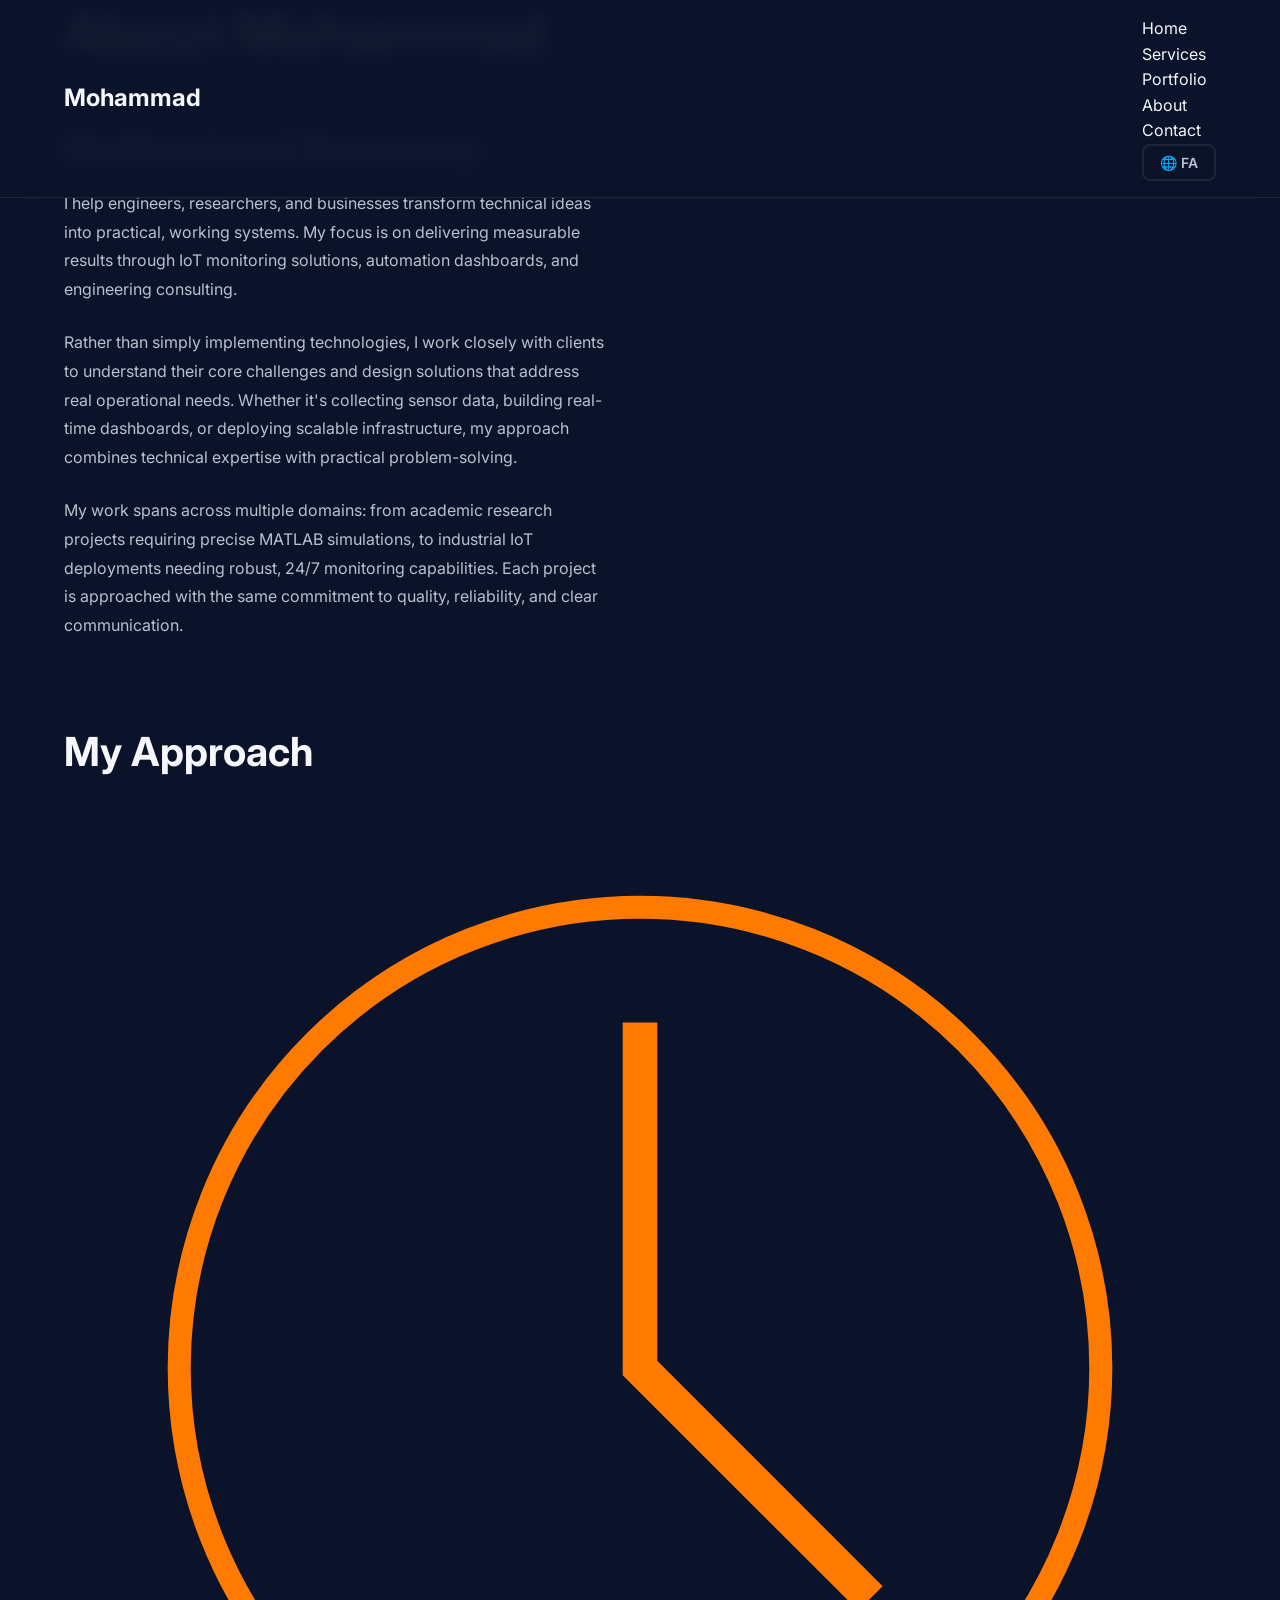
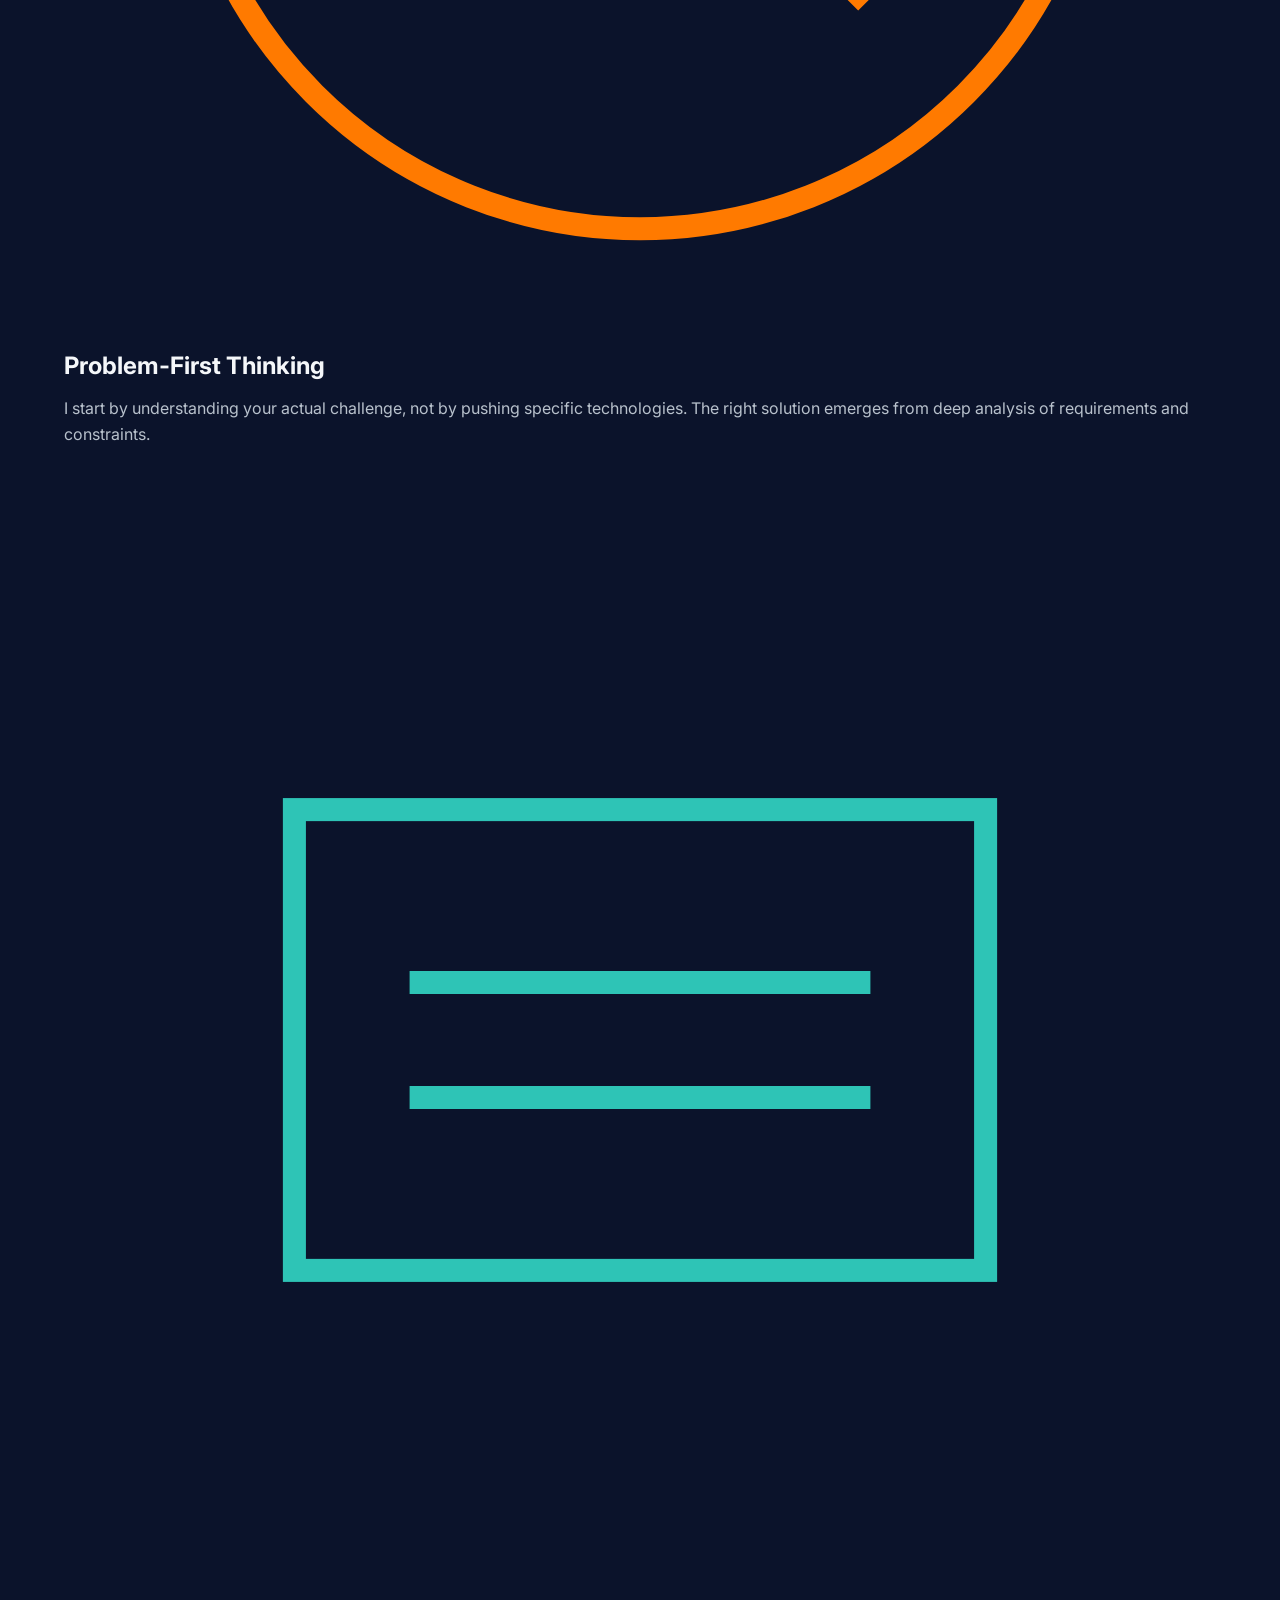
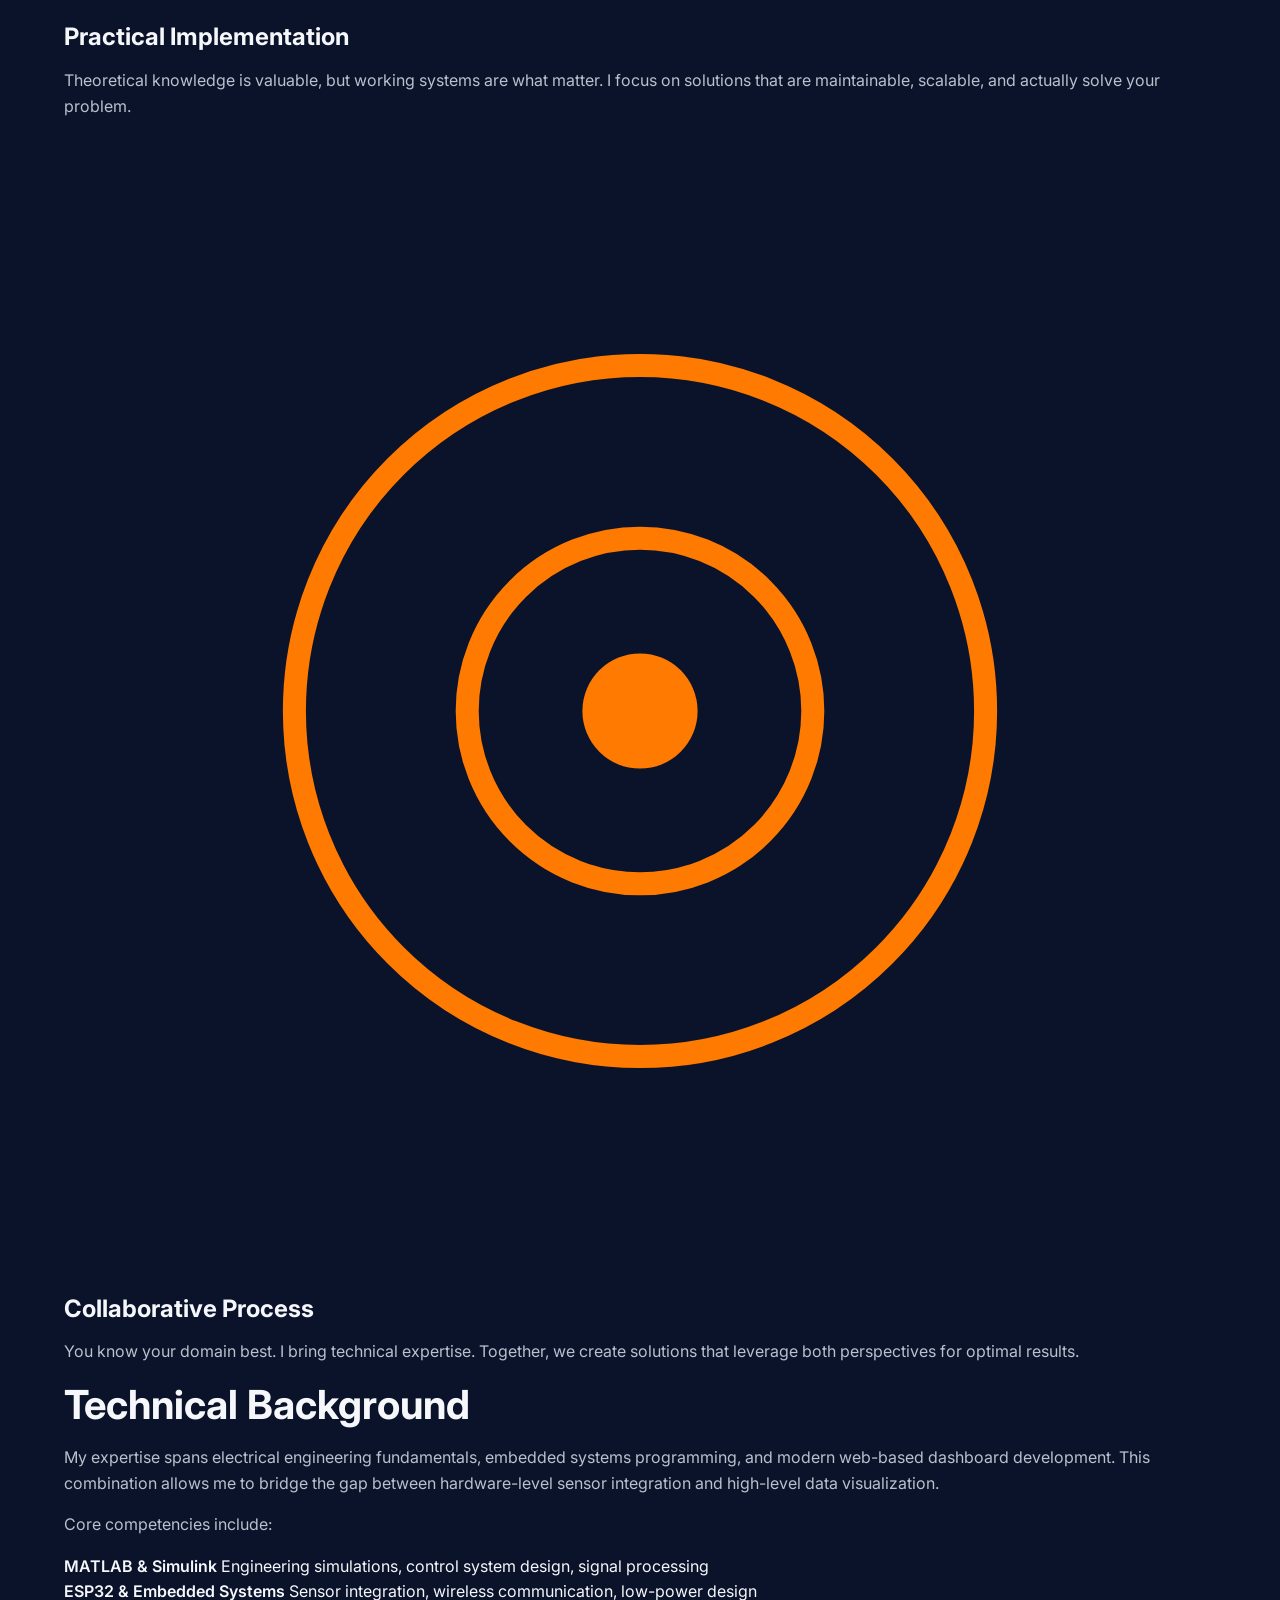
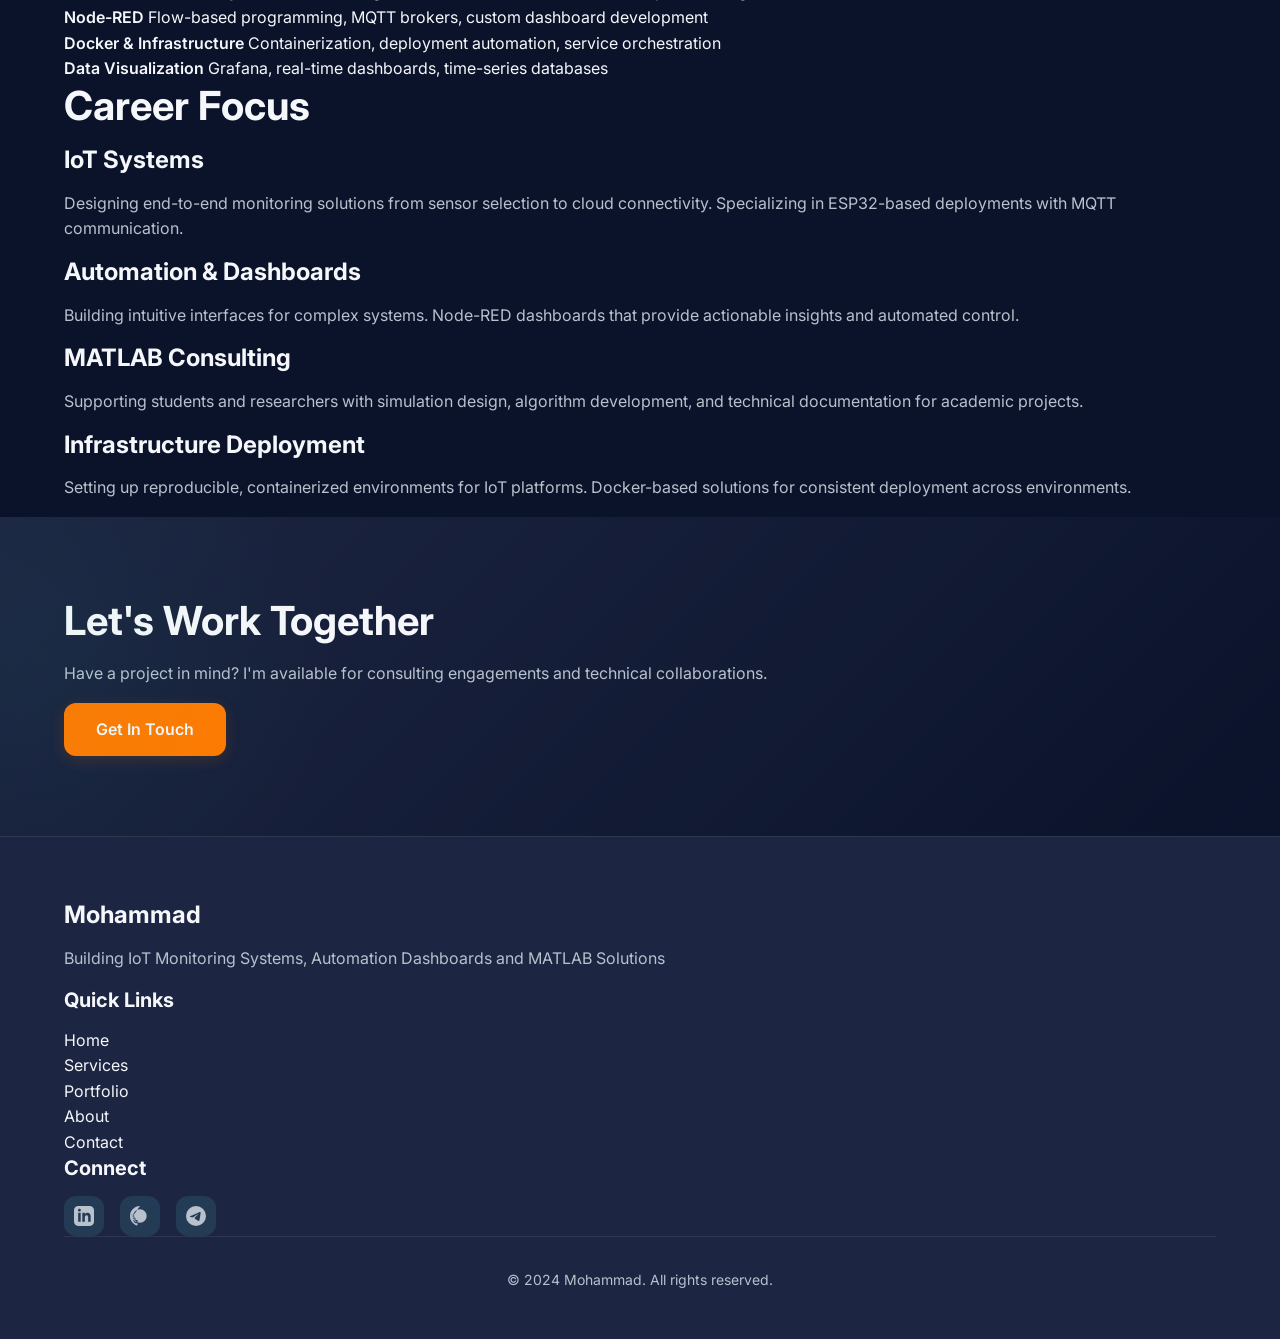
==== pages/about.html @ a65404e4 "Add portfolio, about, and contact pages with full bilingual support" ====
<!DOCTYPE html>
<html lang="en" dir="ltr">
<head>
    <meta charset="UTF-8">
    <meta name="viewport" content="width=device-width, initial-scale=1.0">
    <title data-i18n="about.title">About - Mohammad | IoT & Automation Consultant</title>
    <meta name="description" data-i18n="about.description" content="Technical consultant specializing in IoT systems, automation dashboards, and MATLAB solutions. Helping engineers and businesses transform ideas into working systems.">
    
    <!-- Open Graph -->
    <meta property="og:title" content="About - Mohammad | IoT & Automation Consultant">
    <meta property="og:description" content="Technical consultant specializing in IoT systems, automation dashboards, and MATLAB solutions.">
    <meta property="og:type" content="website">
    
    <!-- Fonts -->
    <link rel="preconnect" href="https://fonts.googleapis.com">
    <link rel="preconnect" href="https://fonts.gstatic.com" crossorigin>
    <link href="https://fonts.googleapis.com/css2?family=Inter:wght@300;400;500;600;700&family=Vazirmatn:wght@300;400;500;600;700&display=swap" rel="stylesheet">
    
    <!-- Styles -->
    <link rel="stylesheet" href="../assets/css/style.css">
</head>
<body>
    <!-- Navigation -->
    <nav class="navbar">
        <div class="container nav-container">
            <a href="../index.html" class="logo">Mohammad</a>
            
            <button class="mobile-menu-btn" aria-label="Toggle menu">
                <span></span>
                <span></span>
                <span></span>
            </button>
            
            <ul class="nav-links">
                <li><a href="../index.html" data-i18n="nav.home">Home</a></li>
                <li><a href="services.html" data-i18n="nav.services">Services</a></li>
                <li><a href="portfolio.html" data-i18n="nav.portfolio">Portfolio</a></li>
                <li><a href="about.html" class="active" data-i18n="nav.about">About</a></li>
                <li><a href="contact.html" data-i18n="nav.contact">Contact</a></li>
                <li>
                    <button class="lang-switch" id="langSwitch" aria-label="Switch language">
                        <span class="lang-icon">🌐</span>
                        <span class="lang-text">FA</span>
                    </button>
                </li>
            </ul>
        </div>
    </nav>

    <!-- Hero Section -->
    <section class="page-hero">
        <div class="container">
            <h1 data-i18n="about.hero.title">About Mohammad</h1>
            <p data-i18n="about.hero.subtitle">Technical Consultant & IoT Solution Builder</p>
        </div>
    </section>

    <!-- Professional Summary -->
    <section class="about-section">
        <div class="container">
            <div class="about-content">
                <div class="about-text">
                    <h2 data-i18n="about.summary.title">Professional Summary</h2>
                    <p data-i18n="about.summary.p1">I help engineers, researchers, and businesses transform technical ideas into practical, working systems. My focus is on delivering measurable results through IoT monitoring solutions, automation dashboards, and engineering consulting.</p>
                    <p data-i18n="about.summary.p2">Rather than simply implementing technologies, I work closely with clients to understand their core challenges and design solutions that address real operational needs. Whether it's collecting sensor data, building real-time dashboards, or deploying scalable infrastructure, my approach combines technical expertise with practical problem-solving.</p>
                    <p data-i18n="about.summary.p3">My work spans across multiple domains: from academic research projects requiring precise MATLAB simulations, to industrial IoT deployments needing robust, 24/7 monitoring capabilities. Each project is approached with the same commitment to quality, reliability, and clear communication.</p>
                </div>
            </div>
        </div>
    </section>

    <!-- Approach Section -->
    <section class="approach-section">
        <div class="container">
            <h2 data-i18n="about.approach.title">My Approach</h2>
            <div class="approach-grid">
                <div class="approach-card">
                    <div class="approach-icon">
                        <svg viewBox="0 0 100 100" class="tech-icon">
                            <circle cx="50" cy="50" r="40" stroke="#FF7A00" stroke-width="2" fill="none"/>
                            <path d="M50 20 L50 50 L70 70" stroke="#FF7A00" stroke-width="3" fill="none"/>
                        </svg>
                    </div>
                    <h3 data-i18n="about.approach.problemSolving.title">Problem-First Thinking</h3>
                    <p data-i18n="about.approach.problemSolving.text">I start by understanding your actual challenge, not by pushing specific technologies. The right solution emerges from deep analysis of requirements and constraints.</p>
                </div>
                
                <div class="approach-card">
                    <div class="approach-icon">
                        <svg viewBox="0 0 100 100" class="tech-icon">
                            <rect x="20" y="30" width="60" height="40" stroke="#2EC4B6" stroke-width="2" fill="none"/>
                            <line x1="30" y1="45" x2="70" y2="45" stroke="#2EC4B6" stroke-width="2"/>
                            <line x1="30" y1="55" x2="70" y2="55" stroke="#2EC4B6" stroke-width="2"/>
                        </svg>
                    </div>
                    <h3 data-i18n="about.approach.practical.title">Practical Implementation</h3>
                    <p data-i18n="about.approach.practical.text">Theoretical knowledge is valuable, but working systems are what matter. I focus on solutions that are maintainable, scalable, and actually solve your problem.</p>
                </div>
                
                <div class="approach-card">
                    <div class="approach-icon">
                        <svg viewBox="0 0 100 100" class="tech-icon">
                            <circle cx="50" cy="50" r="30" stroke="#FF7A00" stroke-width="2" fill="none"/>
                            <circle cx="50" cy="50" r="15" stroke="#FF7A00" stroke-width="2" fill="none"/>
                            <circle cx="50" cy="50" r="5" fill="#FF7A00"/>
                        </svg>
                    </div>
                    <h3 data-i18n="about.approach.collaborative.title">Collaborative Process</h3>
                    <p data-i18n="about.approach.collaborative.text">You know your domain best. I bring technical expertise. Together, we create solutions that leverage both perspectives for optimal results.</p>
                </div>
            </div>
        </div>
    </section>

    <!-- Technical Background -->
    <section class="background-section">
        <div class="container">
            <h2 data-i18n="about.background.title">Technical Background</h2>
            <div class="background-content">
                <div class="background-text">
                    <p data-i18n="about.background.p1">My expertise spans electrical engineering fundamentals, embedded systems programming, and modern web-based dashboard development. This combination allows me to bridge the gap between hardware-level sensor integration and high-level data visualization.</p>
                    <p data-i18n="about.background.p2">Core competencies include:</p>
                    <ul class="skills-list">
                        <li>
                            <span class="skill-name" data-i18n="about.background.skills.matlab">MATLAB & Simulink</span>
                            <span class="skill-description" data-i18n="about.background.skills.matlab.desc">Engineering simulations, control system design, signal processing</span>
                        </li>
                        <li>
                            <span class="skill-name" data-i18n="about.background.skills.esp32">ESP32 & Embedded Systems</span>
                            <span class="skill-description" data-i18n="about.background.skills.esp32.desc">Sensor integration, wireless communication, low-power design</span>
                        </li>
                        <li>
                            <span class="skill-name" data-i18n="about.background.skills.nodered">Node-RED</span>
                            <span class="skill-description" data-i18n="about.background.skills.nodered.desc">Flow-based programming, MQTT brokers, custom dashboard development</span>
                        </li>
                        <li>
                            <span class="skill-name" data-i18n="about.background.skills.docker">Docker & Infrastructure</span>
                            <span class="skill-description" data-i18n="about.background.skills.docker.desc">Containerization, deployment automation, service orchestration</span>
                        </li>
                        <li>
                            <span class="skill-name" data-i18n="about.background.skills.visualization">Data Visualization</span>
                            <span class="skill-description" data-i18n="about.background.skills.visualization.desc">Grafana, real-time dashboards, time-series databases</span>
                        </li>
                    </ul>
                </div>
            </div>
        </div>
    </section>

    <!-- Career Focus -->
    <section class="focus-section">
        <div class="container">
            <h2 data-i18n="about.focus.title">Career Focus</h2>
            <div class="focus-grid">
                <div class="focus-card">
                    <h3 data-i18n="about.focus.iot.title">IoT Systems</h3>
                    <p data-i18n="about.focus.iot.text">Designing end-to-end monitoring solutions from sensor selection to cloud connectivity. Specializing in ESP32-based deployments with MQTT communication.</p>
                </div>
                <div class="focus-card">
                    <h3 data-i18n="about.focus.automation.title">Automation & Dashboards</h3>
                    <p data-i18n="about.focus.automation.text">Building intuitive interfaces for complex systems. Node-RED dashboards that provide actionable insights and automated control.</p>
                </div>
                <div class="focus-card">
                    <h3 data-i18n="about.focus.matlab.title">MATLAB Consulting</h3>
                    <p data-i18n="about.focus.matlab.text">Supporting students and researchers with simulation design, algorithm development, and technical documentation for academic projects.</p>
                </div>
                <div class="focus-card">
                    <h3 data-i18n="about.focus.infrastructure.title">Infrastructure Deployment</h3>
                    <p data-i18n="about.focus.infrastructure.text">Setting up reproducible, containerized environments for IoT platforms. Docker-based solutions for consistent deployment across environments.</p>
                </div>
            </div>
        </div>
    </section>

    <!-- CTA Section -->
    <section class="cta-section">
        <div class="container">
            <h2 data-i18n="about.cta.title">Let's Work Together</h2>
            <p data-i18n="about.cta.text">Have a project in mind? I'm available for consulting engagements and technical collaborations.</p>
            <a href="contact.html" class="btn btn-primary" data-i18n="about.cta.button">Get In Touch</a>
        </div>
    </section>

    <!-- Footer -->
    <footer class="footer">
        <div class="container">
            <div class="footer-content">
                <div class="footer-section">
                    <h3>Mohammad</h3>
                    <p data-i18n="footer.tagline">Building IoT Monitoring Systems, Automation Dashboards and MATLAB Solutions</p>
                </div>
                <div class="footer-section">
                    <h4 data-i18n="footer.quickLinks">Quick Links</h4>
                    <ul>
                        <li><a href="../index.html" data-i18n="nav.home">Home</a></li>
                        <li><a href="services.html" data-i18n="nav.services">Services</a></li>
                        <li><a href="portfolio.html" data-i18n="nav.portfolio">Portfolio</a></li>
                        <li><a href="about.html" data-i18n="nav.about">About</a></li>
                        <li><a href="contact.html" data-i18n="nav.contact">Contact</a></li>
                    </ul>
                </div>
                <div class="footer-section">
                    <h4 data-i18n="footer.connect">Connect</h4>
                    <div class="social-links">
                        <a href="https://linkedin.com/in/yourprofile" target="_blank" rel="noopener" aria-label="LinkedIn">
                            <svg viewBox="0 0 24 24" fill="currentColor"><path d="M19 0h-14c-2.761 0-5 2.239-5 5v14c0 2.761 2.239 5 5 5h14c2.762 0 5-2.239 5-5v-14c0-2.761-2.238-5-5-5zm-11 19h-3v-11h3v11zm-1.5-12.268c-.966 0-1.75-.79-1.75-1.764s.784-1.764 1.75-1.764 1.75.79 1.75 1.764-.783 1.764-1.75 1.764zm13.5 12.268h-3v-5.604c0-3.368-4-3.113-4 0v5.604h-3v-11h3v1.765c1.396-2.586 7-2.777 7 2.476v6.759z"/></svg>
                        </a>
                        <a href="https://github.com/yourusername" target="_blank" rel="noopener" aria-label="GitHub">
                            <svg viewBox="0 0 24 24" fill="currentColor"><path d="M12 0c-6.626 0-12 5.373-12 12 0 5.302 3.438 9.8 8.207 11.387.599.111.793-.261.793-.577v-2.234c-3.338.726-4.033-1.416-4.033-1.416-.546-1.387-1.333-1.756-1.333-1.756-1.089-.745.083-.729.083-.729 1.205.084 1.839 1.237 1.839 1.237 1.07 1.834 2.807 1.304 3.492.997.107-.775.418-1.305.762-1.604-2.665-.305-5.467-1.334-5.467-1.334-.438-.271-.79-.896-.79-.896-.647-.443.048-.434.048-.434.716.05 1.093.735 1.093.735.638 1.094 1.673.779 2.08.594.064-.463.25-.779.452-.958-2.235-.254-4.584-1.118-4.584-1.118-.44-.355-.048-.434-.048-.434.486.044.907.498.907.498.529.908 1.411.647 1.755.496.054-.383.207-.648.389-.797-1.575-.179-3.231-.787-3.231-.787-.427-.355-.048-.434-.048-.434.473.043.898.488.898.488.519.892 1.396.636 1.739.485.065-.464.252-.78.455-.966-1.607-.183-3.295-.796-3.295-.796-.432-.355-.048-.434-.048-.434.479.044.903.492.903.492.527.905 1.408.646 1.75.493.066-.464.253-.78.456-.966-1.584-.182-3.278-.793-3.278-.793-.43-.355-.048-.434-.048-.434.476.043.901.491.901.491.526.904 1.407.645 1.749.492.067-.464.254-.78.457-.966zM12 20c-4.418 0-8-3.582-8-8s3.582-8 8-8 8 3.582 8 8-3.582 8-8 8z"/></svg>
                        </a>
                        <a href="https://t.me/yourusername" target="_blank" rel="noopener" aria-label="Telegram">
                            <svg viewBox="0 0 24 24" fill="currentColor"><path d="M11.944 0A12 12 0 0 0 0 12a12 12 0 0 0 12 12 12 12 0 0 0 12-12A12 12 0 0 0 12 0a12 12 0 0 0-.056 0zm4.962 7.224c.1-.002.321.023.465.14a.506.506 0 0 1 .171.325c.016.093.036.306.02.472-.18 1.898-.962 6.502-1.36 8.627-.168.9-.499 1.201-.82 1.23-.696.065-1.225-.46-1.9-.902-1.056-.693-1.653-1.124-2.678-1.8-1.185-.78-.417-1.21.258-1.91.177-.184 3.247-2.977 3.307-3.23.007-.032.014-.15-.056-.212s-.174-.041-.249-.024c-.106.024-1.793 1.14-5.061 3.345-.48.33-.913.49-1.302.48-.428-.008-1.252-.241-1.865-.44-.752-.245-1.349-.374-1.297-.789.027-.216.325-.437.893-.663 3.498-1.524 5.83-2.529 6.998-3.014 3.332-1.386 4.025-1.627 4.476-1.635z"/></svg>
                        </a>
                    </div>
                </div>
            </div>
            <div class="footer-bottom">
                <p>&copy; 2024 Mohammad. <span data-i18n="footer.rights">All rights reserved.</span></p>
            </div>
        </div>
    </footer>

    <script src="../assets/js/main.js"></script>
</body>
</html>
---- assets/css/style.css ----
/* ============================================
   ROOT VARIABLES & COLOR PALETTE
   ============================================ */
:root {
    /* Brand Colors */
    --bg-primary: #0B132B;
    --bg-secondary: #1C2541;
    --card-surface: #243B55;
    
    /* Accent Colors */
    --primary-orange: #FF7A00;
    --orange-hover: #FF9E44;
    --tech-teal: #2EC4B6;
    --teal-hover: #38D9C5;
    
    /* Text Colors */
    --text-primary: #F5F7FA;
    --text-secondary: #B8C1CC;
    
    /* UI Colors */
    --border-color: rgba(255, 255, 255, 0.08);
    --shadow-color: rgba(0, 0, 0, 0.35);
    --success: #2EC4B6;
    --warning: #FFB703;
    --danger: #E63946;
    
    /* Glow Effects */
    --orange-glow: rgba(255, 122, 0, 0.15);
    --teal-glow: rgba(46, 196, 182, 0.15);
    
    /* Typography */
    --font-en: 'Inter', -apple-system, BlinkMacSystemFont, sans-serif;
    --font-fa: 'Vazirmatn', sans-serif;
    
    /* Spacing */
    --section-padding: 5rem 0;
    --container-max-width: 1200px;
    
    /* Border Radius */
    --radius-sm: 8px;
    --radius-md: 12px;
    --radius-lg: 16px;
    --radius-xl: 20px;
    
    /* Transitions */
    --transition-fast: 0.2s ease;
    --transition-normal: 0.3s ease;
    --transition-slow: 0.5s ease;
}

/* ============================================
   RESET & BASE STYLES
   ============================================ */
*, *::before, *::after {
    margin: 0;
    padding: 0;
    box-sizing: border-box;
}

html {
    scroll-behavior: smooth;
    font-size: 16px;
}

body {
    font-family: var(--font-en);
    background-color: var(--bg-primary);
    color: var(--text-primary);
    line-height: 1.6;
    overflow-x: hidden;
}

/* RTL Support */
[dir="rtl"] body {
    font-family: var(--font-fa);
}

img {
    max-width: 100%;
    height: auto;
    display: block;
}

a {
    text-decoration: none;
    color: inherit;
    transition: color var(--transition-fast);
}

ul {
    list-style: none;
}

button {
    font-family: inherit;
    cursor: pointer;
    border: none;
    background: none;
}

/* ============================================
   TYPOGRAPHY
   ============================================ */
h1, h2, h3, h4, h5, h6 {
    font-weight: 700;
    line-height: 1.2;
    margin-bottom: 1rem;
}

h1 { font-size: clamp(2rem, 5vw, 3.5rem); }
h2 { font-size: clamp(1.75rem, 4vw, 2.5rem); }
h3 { font-size: clamp(1.25rem, 3vw, 1.5rem); }
h4 { font-size: clamp(1.125rem, 2.5vw, 1.25rem); }

p {
    margin-bottom: 1rem;
    color: var(--text-secondary);
}

/* RTL Typography Adjustments */
[dir="rtl"] h1,
[dir="rtl"] h2,
[dir="rtl"] h3,
[dir="rtl"] h4,
[dir="rtl"] p {
    text-align: right;
}

/* ============================================
   LAYOUT UTILITIES
   ============================================ */
.container {
    width: 100%;
    max-width: var(--container-max-width);
    margin: 0 auto;
    padding: 0 1.5rem;
}

.section-header {
    text-align: center;
    margin-bottom: 3rem;
}

.section-title {
    position: relative;
    display: inline-block;
    margin-bottom: 1rem;
}

.section-title::after {
    content: '';
    position: absolute;
    bottom: -10px;
    left: 50%;
    transform: translateX(-50%);
    width: 60px;
    height: 3px;
    background: linear-gradient(90deg, var(--primary-orange), var(--tech-teal));
    border-radius: 2px;
}

.section-subtitle {
    font-size: 1.125rem;
    max-width: 600px;
    margin: 0 auto;
}

/* RTL Section Header */
[dir="rtl"] .section-title::after {
    left: 50%;
    transform: translateX(-50%);
}

/* ============================================
   BUTTONS
   ============================================ */
.btn {
    display: inline-block;
    padding: 0.875rem 2rem;
    border-radius: var(--radius-md);
    font-weight: 600;
    font-size: 1rem;
    transition: all var(--transition-normal);
    text-align: center;
}

.btn-primary {
    background: var(--primary-orange);
    color: var(--text-primary);
    box-shadow: 0 4px 15px var(--orange-glow);
}

.btn-primary:hover {
    background: var(--orange-hover);
    transform: translateY(-2px);
    box-shadow: 0 6px 20px var(--orange-glow);
}

.btn-outline {
    background: transparent;
    color: var(--text-primary);
    border: 2px solid var(--border-color);
}

.btn-outline:hover {
    border-color: var(--primary-orange);
    color: var(--primary-orange);
    transform: translateY(-2px);
}

/* ============================================
   NAVIGATION
   ============================================ */
.navbar {
    position: fixed;
    top: 0;
    left: 0;
    width: 100%;
    z-index: 1000;
    background: rgba(11, 19, 43, 0.95);
    backdrop-filter: blur(10px);
    border-bottom: 1px solid var(--border-color);
    transition: all var(--transition-normal);
}

.navbar.scrolled {
    box-shadow: 0 4px 20px var(--shadow-color);
}

.nav-container {
    display: flex;
    justify-content: space-between;
    align-items: center;
    padding: 1rem 1.5rem;
}

.logo {
    font-size: 1.5rem;
    font-weight: 700;
    color: var(--text-primary);
}

.logo-text {
    background: linear-gradient(135deg, var(--primary-orange), var(--tech-teal));
    -webkit-background-clip: text;
    -webkit-text-fill-color: transparent;
    background-clip: text;
}

.nav-menu {
    display: flex;
    align-items: center;
    gap: 2rem;
}

.nav-link {
    color: var(--text-secondary);
    font-weight: 500;
    position: relative;
    padding: 0.5rem 0;
}

.nav-link::after {
    content: '';
    position: absolute;
    bottom: 0;
    left: 0;
    width: 0;
    height: 2px;
    background: var(--primary-orange);
    transition: width var(--transition-normal);
}

.nav-link:hover,
.nav-link.active {
    color: var(--text-primary);
}

.nav-link:hover::after,
.nav-link.active::after {
    width: 100%;
}

.nav-toggle {
    display: none;
    flex-direction: column;
    gap: 5px;
    padding: 0.5rem;
}

.nav-toggle span {
    width: 25px;
    height: 3px;
    background: var(--text-primary);
    border-radius: 2px;
    transition: all var(--transition-normal);
}

.lang-switch {
    padding: 0.5rem 1rem;
    border: 2px solid var(--border-color);
    border-radius: var(--radius-sm);
    color: var(--text-secondary);
    font-weight: 600;
    font-size: 0.875rem;
    transition: all var(--transition-fast);
}

.lang-switch:hover {
    border-color: var(--tech-teal);
    color: var(--tech-teal);
}

/* Mobile Navigation */
@media (max-width: 768px) {
    .nav-toggle {
        display: flex;
    }
    
    .nav-menu {
        position: fixed;
        top: 70px;
        left: -100%;
        width: 100%;
        height: calc(100vh - 70px);
        background: var(--bg-primary);
        flex-direction: column;
        align-items: center;
        justify-content: center;
        gap: 2rem;
        transition: left var(--transition-normal);
    }
    
    .nav-menu.active {
        left: 0;
    }
    
    .nav-link {
        font-size: 1.5rem;
    }
}

/* ============================================
   HERO SECTION
   ============================================ */
.hero {
    min-height: 100vh;
    display: flex;
    align-items: center;
    position: relative;
    padding: 6rem 0 4rem;
    overflow: hidden;
}

.hero-bg-glow {
    position: absolute;
    top: -50%;
    right: -20%;
    width: 800px;
    height: 800px;
    background: radial-gradient(circle, var(--orange-glow) 0%, transparent 70%);
    opacity: 0.5;
    pointer-events: none;
}

.hero-container {
    display: grid;
    grid-template-columns: 1fr 1fr;
    gap: 4rem;
    align-items: center;
    position: relative;
    z-index: 1;
}

.hero-content {
    animation: fadeInUp 1s ease;
}

.hero-title {
    margin-bottom: 1.5rem;
    background: linear-gradient(135deg, var(--text-primary) 0%, var(--text-secondary) 100%);
    -webkit-background-clip: text;
    -webkit-text-fill-color: transparent;
    background-clip: text;
}

.hero-subtitle {
    font-size: 1.25rem;
    margin-bottom: 2rem;
    max-width: 500px;
}

.hero-cta {
    display: flex;
    gap: 1rem;
    flex-wrap: wrap;
}

.hero-visual {
    display: flex;
    justify-content: center;
    align-items: center;
    animation: fadeIn 1.5s ease;
}

.tech-illustration {
    width: 100%;
    max-width: 450px;
    animation: float 6s ease-in-out infinite;
}

.tech-illustration svg {
    width: 100%;
    height: auto;
}

.scroll-indicator {
    position: absolute;
    bottom: 2rem;
    left: 50%;
    transform: translateX(-50%);
    animation: bounce 2s infinite;
}

.mouse {
    width: 26px;
    height: 40px;
    border: 2px solid var(--text-secondary);
    border-radius: 20px;
    position: relative;
}

.wheel {
    width: 4px;
    height: 8px;
    background: var(--primary-orange);
    border-radius: 2px;
    position: absolute;
    top: 8px;
    left: 50%;
    transform: translateX(-50%);
    animation: scroll 2s infinite;
}

/* Hero Animations */
@keyframes fadeIn {
    from { opacity: 0; }
    to { opacity: 1; }
}

@keyframes fadeInUp {
    from {
        opacity: 0;
        transform: translateY(30px);
    }
    to {
        opacity: 1;
        transform: translateY(0);
    }
}

@keyframes float {
    0%, 100% { transform: translateY(0); }
    50% { transform: translateY(-20px); }
}

@keyframes bounce {
    0%, 100% { transform: translateX(-50%) translateY(0); }
    50% { transform: translateX(-50%) translateY(10px); }
}

@keyframes scroll {
    0% { opacity: 1; transform: translateX(-50%) translateY(0); }
    100% { opacity: 0; transform: translateX(-50%) translateY(12px); }
}

/* Responsive Hero */
@media (max-width: 968px) {
    .hero-container {
        grid-template-columns: 1fr;
        text-align: center;
    }
    
    .hero-content {
        order: 2;
    }
    
    .hero-visual {
        order: 1;
    }
    
    .hero-subtitle {
        margin-left: auto;
        margin-right: auto;
    }
    
    .hero-cta {
        justify-content: center;
    }
    
    [dir="rtl"] .hero-subtitle {
        margin-left: auto;
        margin-right: auto;
    }
}

/* ============================================
   EXPERTISE SECTION
   ============================================ */
.expertise {
    padding: var(--section-padding);
    background: var(--bg-secondary);
}

.expertise-grid {
    display: grid;
    grid-template-columns: repeat(auto-fit, minmax(300px, 1fr));
    gap: 2rem;
}

.expertise-card {
    background: var(--card-surface);
    padding: 2rem;
    border-radius: var(--radius-lg);
    border: 1px solid var(--border-color);
    transition: all var(--transition-normal);
    position: relative;
    overflow: hidden;
}

.expertise-card::before {
    content: '';
    position: absolute;
    top: 0;
    left: 0;
    width: 100%;
    height: 3px;
    background: linear-gradient(90deg, var(--primary-orange), var(--tech-teal));
    transform: scaleX(0);
    transition: transform var(--transition-normal);
}

.expertise-card:hover {
    transform: translateY(-5px);
    box-shadow: 0 10px 30px var(--shadow-color);
    border-color: var(--tech-teal);
}

.expertise-card:hover::before {
    transform: scaleX(1);
}

.expertise-icon {
    width: 60px;
    height: 60px;
    margin-bottom: 1.5rem;
    color: var(--tech-teal);
}

.expertise-icon svg {
    width: 100%;
    height: 100%;
}

.expertise-card h3 {
    margin-bottom: 0.75rem;
    color: var(--text-primary);
}

.expertise-card p {
    font-size: 0.95rem;
    margin-bottom: 0;
}

/* ============================================
   SERVICES PREVIEW SECTION
   ============================================ */
.services-preview {
    padding: var(--section-padding);
    background: var(--bg-primary);
}

.services-grid {
    display: grid;
    grid-template-columns: repeat(auto-fit, minmax(320px, 1fr));
    gap: 2rem;
    margin-bottom: 3rem;
}

.service-card {
    background: var(--card-surface);
    padding: 2.5rem;
    border-radius: var(--radius-lg);
    border: 1px solid var(--border-color);
    transition: all var(--transition-normal);
    position: relative;
}

.service-card:hover {
    transform: translateY(-5px);
    box-shadow: 0 10px 30px var(--shadow-color);
    border-color: var(--primary-orange);
}

.service-badge {
    position: absolute;
    top: 1rem;
    right: 1rem;
    background: var(--primary-orange);
    color: var(--text-primary);
    padding: 0.25rem 0.75rem;
    border-radius: var(--radius-sm);
    font-size: 0.75rem;
    font-weight: 600;
    text-transform: uppercase;
}

.service-card h3 {
    margin-bottom: 1rem;
    color: var(--text-primary);
}

.service-list {
    margin: 1.5rem 0;
}

.service-list li {
    padding: 0.5rem 0;
    padding-left: 1.5rem;
    position: relative;
    color: var(--text-secondary);
}

.service-list li::before {
    content: '✓';
    position: absolute;
    left: 0;
    color: var(--tech-teal);
    font-weight: 700;
}

.service-link {
    color: var(--primary-orange);
    font-weight: 600;
    display: inline-flex;
    align-items: center;
    gap: 0.5rem;
    transition: gap var(--transition-fast);
}

.service-link:hover {
    gap: 0.75rem;
}

.services-cta {
    text-align: center;
}

/* ============================================
   PORTFOLIO PREVIEW SECTION
   ============================================ */
.portfolio-preview {
    padding: var(--section-padding);
    background: var(--bg-secondary);
}

.portfolio-grid {
    display: grid;
    grid-template-columns: repeat(auto-fit, minmax(320px, 1fr));
    gap: 2rem;
    margin-bottom: 3rem;
}

.portfolio-card {
    background: var(--card-surface);
    border-radius: var(--radius-lg);
    border: 1px solid var(--border-color);
    overflow: hidden;
    transition: all var(--transition-normal);
}

.portfolio-card:hover {
    transform: translateY(-5px);
    box-shadow: 0 10px 30px var(--shadow-color);
    border-color: var(--tech-teal);
}

.portfolio-image {
    width: 100%;
    height: 200px;
    overflow: hidden;
}

.placeholder-img {
    width: 100%;
    height: 100%;
    display: flex;
    align-items: center;
    justify-content: center;
    background: var(--bg-primary);
}

.placeholder-img svg {
    width: 100%;
    height: 100%;
}

.portfolio-content {
    padding: 1.5rem;
}

.portfolio-tags {
    display: flex;
    gap: 0.5rem;
    margin-bottom: 1rem;
    flex-wrap: wrap;
}

.tag {
    padding: 0.25rem 0.75rem;
    border-radius: var(--radius-sm);
    font-size: 0.75rem;
    font-weight: 600;
    text-transform: uppercase;
}

.tag-iot { background: rgba(46, 196, 182, 0.2); color: var(--tech-teal); }
.tag-hardware { background: rgba(255, 122, 0, 0.2); color: var(--primary-orange); }
.tag-nodered { background: rgba(255, 122, 0, 0.2); color: var(--primary-orange); }
.tag-automation { background: rgba(46, 196, 182, 0.2); color: var(--tech-teal); }
.tag-matlab { background: rgba(46, 196, 182, 0.2); color: var(--tech-teal); }
.tag-analysis { background: rgba(255, 122, 0, 0.2); color: var(--primary-orange); }

.portfolio-content h3 {
    margin-bottom: 0.75rem;
    color: var(--text-primary);
}

.portfolio-content p {
    font-size: 0.9rem;
    margin-bottom: 1rem;
}

.portfolio-link {
    color: var(--tech-teal);
    font-weight: 600;
    display: inline-flex;
    align-items: center;
    gap: 0.5rem;
    transition: gap var(--transition-fast);
}

.portfolio-link:hover {
    gap: 0.75rem;
}

.portfolio-cta {
    text-align: center;
}

/* ============================================
   TRUST SECTION
   ============================================ */
.trust {
    padding: var(--section-padding);
    background: var(--bg-primary);
}

.trust-grid {
    display: grid;
    grid-template-columns: 1fr 1fr;
    gap: 4rem;
    margin-bottom: 3rem;
}

.trust-stats {
    display: grid;
    grid-template-columns: repeat(3, 1fr);
    gap: 2rem;
}

.stat-item {
    text-align: center;
    padding: 2rem;
    background: var(--card-surface);
    border-radius: var(--radius-lg);
    border: 1px solid var(--border-color);
}

.stat-number {
    display: block;
    font-size: 3rem;
    font-weight: 700;
    color: var(--primary-orange);
    line-height: 1;
}

.stat-suffix {
    font-size: 2rem;
    color: var(--primary-orange);
    font-weight: 700;
}

.stat-label {
    display: block;
    margin-top: 0.5rem;
    font-size: 0.875rem;
    color: var(--text-secondary);
}

.trust-tech {
    background: var(--card-surface);
    padding: 2rem;
    border-radius: var(--radius-lg);
    border: 1px solid var(--border-color);
}

.trust-title {
    margin-bottom: 1.5rem;
    color: var(--text-primary);
}

.tech-stack {
    display: flex;
    flex-wrap: wrap;
    gap: 0.75rem;
}

.tech-item {
    padding: 0.5rem 1rem;
    background: rgba(46, 196, 182, 0.1);
    border: 1px solid var(--tech-teal);
    border-radius: var(--radius-sm);
    color: var(--tech-teal);
    font-size: 0.875rem;
    font-weight: 600;
}

.trust-cta {
    text-align: center;
}

/* Responsive Trust */
@media (max-width: 768px) {
    .trust-grid {
        grid-template-columns: 1fr;
    }
    
    .trust-stats {
        grid-template-columns: 1fr;
    }
}

/* ============================================
   CTA SECTION
   ============================================ */
.cta-section {
    padding: var(--section-padding);
    background: linear-gradient(135deg, var(--bg-secondary) 0%, var(--bg-primary) 100%);
    position: relative;
    overflow: hidden;
}

.cta-section::before {
    content: '';
    position: absolute;
    top: -50%;
    left: -20%;
    width: 600px;
    height: 600px;
    background: radial-gradient(circle, var(--teal-glow) 0%, transparent 70%);
    opacity: 0.3;
    pointer-events: none;
}

.cta-content {
    text-align: center;
    max-width: 700px;
    margin: 0 auto;
    position: relative;
    z-index: 1;
}

.cta-content h2 {
    margin-bottom: 1rem;
}

.cta-content p {
    margin-bottom: 2rem;
    font-size: 1.125rem;
}

/* ============================================
   FOOTER
   ============================================ */
.footer {
    background: var(--bg-secondary);
    padding: 4rem 0 2rem;
    border-top: 1px solid var(--border-color);
}

.footer-grid {
    display: grid;
    grid-template-columns: 2fr 1fr 1fr;
    gap: 3rem;
    margin-bottom: 3rem;
}

.footer-brand .logo {
    margin-bottom: 1rem;
    display: inline-block;
}

.footer-brand p {
    color: var(--text-secondary);
    font-size: 0.95rem;
}

.footer-links h4,
.footer-social h4 {
    margin-bottom: 1.5rem;
    color: var(--text-primary);
}

.footer-links ul {
    display: flex;
    flex-direction: column;
    gap: 0.75rem;
}

.footer-links a {
    color: var(--text-secondary);
    transition: color var(--transition-fast);
}

.footer-links a:hover {
    color: var(--primary-orange);
}

.social-links {
    display: flex;
    gap: 1rem;
}

.social-links a {
    width: 40px;
    height: 40px;
    display: flex;
    align-items: center;
    justify-content: center;
    background: var(--card-surface);
    border-radius: var(--radius-md);
    color: var(--text-secondary);
    transition: all var(--transition-normal);
}

.social-links a:hover {
    background: var(--primary-orange);
    color: var(--text-primary);
    transform: translateY(-3px);
}

.social-links svg {
    width: 20px;
    height: 20px;
}

.footer-bottom {
    text-align: center;
    padding-top: 2rem;
    border-top: 1px solid var(--border-color);
    color: var(--text-secondary);
    font-size: 0.875rem;
}

/* Responsive Footer */
@media (max-width: 768px) {
    .footer-grid {
        grid-template-columns: 1fr;
        text-align: center;
    }
    
    .social-links {
        justify-content: center;
    }
}

/* ============================================
   SCROLL REVEAL ANIMATION
   ============================================ */
.reveal {
    opacity: 0;
    transform: translateY(30px);
    transition: all 0.8s ease;
}

.reveal.active {
    opacity: 1;
    transform: translateY(0);
}

/* ============================================
   RTL SPECIFIC STYLES
   ============================================ */
[dir="rtl"] {
    text-align: right;
}

[dir="rtl"] .service-list li {
    padding-left: 0;
    padding-right: 1.5rem;
}

[dir="rtl"] .service-list li::before {
    left: auto;
    right: 0;
}

[dir="rtl"] .section-title::after {
    left: 50%;
    transform: translateX(-50%);
}

[dir="rtl"] .nav-link::after {
    left: auto;
    right: 0;
}

/* ============================================
   RESPONSIVE ADJUSTMENTS
   ============================================ */
@media (max-width: 576px) {
    :root {
        --section-padding: 3rem 0;
    }
    
    .expertise-grid,
    .services-grid,
    .portfolio-grid {
        grid-template-columns: 1fr;
    }
    
    .hero-cta {
        flex-direction: column;
        width: 100%;
    }
    
    .btn {
        width: 100%;
    }
}

/* ============================================
   UTILITY CLASSES
   ============================================ */
.text-center { text-align: center; }
.text-left { text-align: left; }
.text-right { text-align: right; }

.mt-1 { margin-top: 0.5rem; }
.mt-2 { margin-top: 1rem; }
.mt-3 { margin-top: 1.5rem; }
.mt-4 { margin-top: 2rem; }

.mb-1 { margin-bottom: 0.5rem; }
.mb-2 { margin-bottom: 1rem; }
.mb-3 { margin-bottom: 1.5rem; }
.mb-4 { margin-bottom: 2rem; }

.hidden { display: none; }
.visible { display: block; }

/* ============================================
   PAGE HEADER (For Inner Pages)
   ============================================ */
.page-header {
    padding: 8rem 0 4rem;
    background: var(--bg-secondary);
    text-align: center;
}

.page-header h1 {
    margin-bottom: 1rem;
    background: linear-gradient(135deg, var(--primary-orange), var(--tech-teal));
    -webkit-background-clip: text;
    -webkit-text-fill-color: transparent;
    background-clip: text;
}

.page-header p {
    font-size: 1.25rem;
    max-width: 600px;
    margin: 0 auto;
}

/* ============================================
   SERVICES FULL PAGE
   ============================================ */
.services-full {
    padding: var(--section-padding);
    background: var(--bg-primary);
}

.services-grid-full {
    display: grid;
    gap: 3rem;
}

.service-card-full {
    background: var(--card-surface);
    border-radius: var(--radius-lg);
    border: 1px solid var(--border-color);
    padding: 2.5rem;
    transition: all var(--transition-normal);
}

.service-card-full:hover {
    border-color: var(--primary-orange);
    box-shadow: 0 10px 30px var(--shadow-color);
}

.service-icon-large {
    width: 80px;
    height: 80px;
    margin-bottom: 2rem;
    color: var(--tech-teal);
}

.service-icon-large svg {
    width: 100%;
    height: 100%;
}

.service-content-full h3 {
    margin-bottom: 1rem;
    color: var(--text-primary);
}

.service-content-full > p {
    font-size: 1.1rem;
    margin-bottom: 2rem;
}

.service-details {
    background: rgba(11, 19, 43, 0.5);
    padding: 1.5rem;
    border-radius: var(--radius-md);
    margin-top: 1.5rem;
}

.service-details h4 {
    color: var(--primary-orange);
    font-size: 1rem;
    margin: 1.5rem 0 0.75rem;
}

.service-details h4:first-child {
    margin-top: 0;
}

.service-details ul {
    margin-left: 1.5rem;
}

.service-details li {
    padding: 0.25rem 0;
    color: var(--text-secondary);
    list-style-type: disc;
}

[dir="rtl"] .service-details ul {
    margin-left: 0;
    margin-right: 1.5rem;
}

/* ============================================
   PROCESS SECTION
   ============================================ */
.process-section {
    padding: var(--section-padding);
    background: var(--bg-secondary);
}

.process-timeline {
    display: grid;
    grid-template-columns: repeat(auto-fit, minmax(250px, 1fr));
    gap: 2rem;
    position: relative;
}

.process-step {
    background: var(--card-surface);
    padding: 2rem;
    border-radius: var(--radius-lg);
    border: 1px solid var(--border-color);
    text-align: center;
    position: relative;
}

.step-number {
    width: 60px;
    height: 60px;
    background: linear-gradient(135deg, var(--primary-orange), var(--tech-teal));
    border-radius: 50%;
    display: flex;
    align-items: center;
    justify-content: center;
    font-size: 1.5rem;
    font-weight: 700;
    color: var(--text-primary);
    margin: 0 auto 1.5rem;
}

.process-step h3 {
    margin-bottom: 0.75rem;
    color: var(--text-primary);
}

.process-step p {
    font-size: 0.95rem;
    margin-bottom: 0;
}

/* ============================================
   PORTFOLIO PAGE
   ============================================ */
.portfolio-page {
    padding: var(--section-padding);
    background: var(--bg-primary);
}

.portfolio-filters {
    display: flex;
    justify-content: center;
    gap: 1rem;
    margin-bottom: 3rem;
    flex-wrap: wrap;
}

.filter-btn {
    padding: 0.75rem 1.5rem;
    background: var(--card-surface);
    border: 1px solid var(--border-color);
    border-radius: var(--radius-md);
    color: var(--text-secondary);
    font-weight: 600;
    cursor: pointer;
    transition: all var(--transition-fast);
}

.filter-btn:hover,
.filter-btn.active {
    background: var(--primary-orange);
    border-color: var(--primary-orange);
    color: var(--text-primary);
}

.portfolio-grid-full {
    display: grid;
    grid-template-columns: repeat(auto-fit, minmax(350px, 1fr));
    gap: 2rem;
}

.portfolio-card-full {
    background: var(--card-surface);
    border-radius: var(--radius-lg);
    border: 1px solid var(--border-color);
    overflow: hidden;
    transition: all var(--transition-normal);
}

.portfolio-card-full:hover {
    transform: translateY(-5px);
    box-shadow: 0 10px 30px var(--shadow-color);
    border-color: var(--tech-teal);
}

.portfolio-card-full .portfolio-image {
    height: 220px;
}

.portfolio-card-full .portfolio-content {
    padding: 2rem;
}

.case-study {
    margin-top: 1.5rem;
    padding-top: 1.5rem;
    border-top: 1px solid var(--border-color);
}

.case-study h4 {
    color: var(--primary-orange);
    font-size: 0.95rem;
    margin-bottom: 0.5rem;
}

.case-study p {
    font-size: 0.9rem;
    margin-bottom: 1rem;
}

/* ============================================
   ABOUT PAGE
   ============================================ */
.about-page {
    padding: var(--section-padding);
    background: var(--bg-primary);
}

.about-content {
    display: grid;
    grid-template-columns: 1fr 1fr;
    gap: 4rem;
    margin-bottom: 4rem;
}

.about-text h3 {
    margin-bottom: 1.5rem;
    color: var(--text-primary);
}

.about-text p {
    margin-bottom: 1.5rem;
    line-height: 1.8;
}

.about-skills {
    background: var(--card-surface);
    padding: 2rem;
    border-radius: var(--radius-lg);
    border: 1px solid var(--border-color);
}

.skill-bar {
    margin-bottom: 1.5rem;
}

.skill-bar:last-child {
    margin-bottom: 0;
}

.skill-info {
    display: flex;
    justify-content: space-between;
    margin-bottom: 0.5rem;
}

.skill-name {
    font-weight: 600;
    color: var(--text-primary);
}

.skill-percent {
    color: var(--tech-teal);
    font-weight: 600;
}

.skill-track {
    height: 8px;
    background: rgba(255, 255, 255, 0.1);
    border-radius: 4px;
    overflow: hidden;
}

.skill-progress {
    height: 100%;
    background: linear-gradient(90deg, var(--primary-orange), var(--tech-teal));
    border-radius: 4px;
    width: 0;
    transition: width 1s ease;
}

/* ============================================
   CONTACT PAGE
   ============================================ */
.contact-page {
    padding: var(--section-padding);
    background: var(--bg-primary);
}

.contact-grid {
    display: grid;
    grid-template-columns: 1fr 1fr;
    gap: 4rem;
}

.contact-info {
    background: var(--card-surface);
    padding: 2.5rem;
    border-radius: var(--radius-lg);
    border: 1px solid var(--border-color);
}

.contact-info h3 {
    margin-bottom: 1.5rem;
    color: var(--text-primary);
}

.contact-item {
    display: flex;
    align-items: center;
    gap: 1rem;
    margin-bottom: 1.5rem;
    padding: 1rem;
    background: rgba(11, 19, 43, 0.5);
    border-radius: var(--radius-md);
}

.contact-icon {
    width: 50px;
    height: 50px;
    background: rgba(46, 196, 182, 0.1);
    border-radius: var(--radius-md);
    display: flex;
    align-items: center;
    justify-content: center;
    color: var(--tech-teal);
}

.contact-icon svg {
    width: 24px;
    height: 24px;
}

.contact-text h4 {
    color: var(--text-primary);
    font-size: 1rem;
    margin-bottom: 0.25rem;
}

.contact-text a,
.contact-text p {
    color: var(--text-secondary);
    font-size: 0.95rem;
}

.contact-text a:hover {
    color: var(--primary-orange);
}

.contact-form-wrapper {
    background: var(--card-surface);
    padding: 2.5rem;
    border-radius: var(--radius-lg);
    border: 1px solid var(--border-color);
}

.contact-form-wrapper h3 {
    margin-bottom: 1.5rem;
    color: var(--text-primary);
}

.form-group {
    margin-bottom: 1.5rem;
}

.form-group label {
    display: block;
    margin-bottom: 0.5rem;
    color: var(--text-primary);
    font-weight: 500;
}

.form-group input,
.form-group textarea {
    width: 100%;
    padding: 1rem;
    background: rgba(11, 19, 43, 0.5);
    border: 1px solid var(--border-color);
    border-radius: var(--radius-md);
    color: var(--text-primary);
    font-family: inherit;
    font-size: 1rem;
    transition: border-color var(--transition-fast);
}

.form-group input:focus,
.form-group textarea:focus {
    outline: none;
    border-color: var(--primary-orange);
}

.form-group textarea {
    min-height: 150px;
    resize: vertical;
}

/* Responsive Contact */
@media (max-width: 968px) {
    .contact-grid {
        grid-template-columns: 1fr;
    }
}

@media (max-width: 768px) {
    .about-content {
        grid-template-columns: 1fr;
    }
    
    .process-timeline {
        grid-template-columns: 1fr;
    }
    
    .portfolio-grid-full {
        grid-template-columns: 1fr;
    }
}
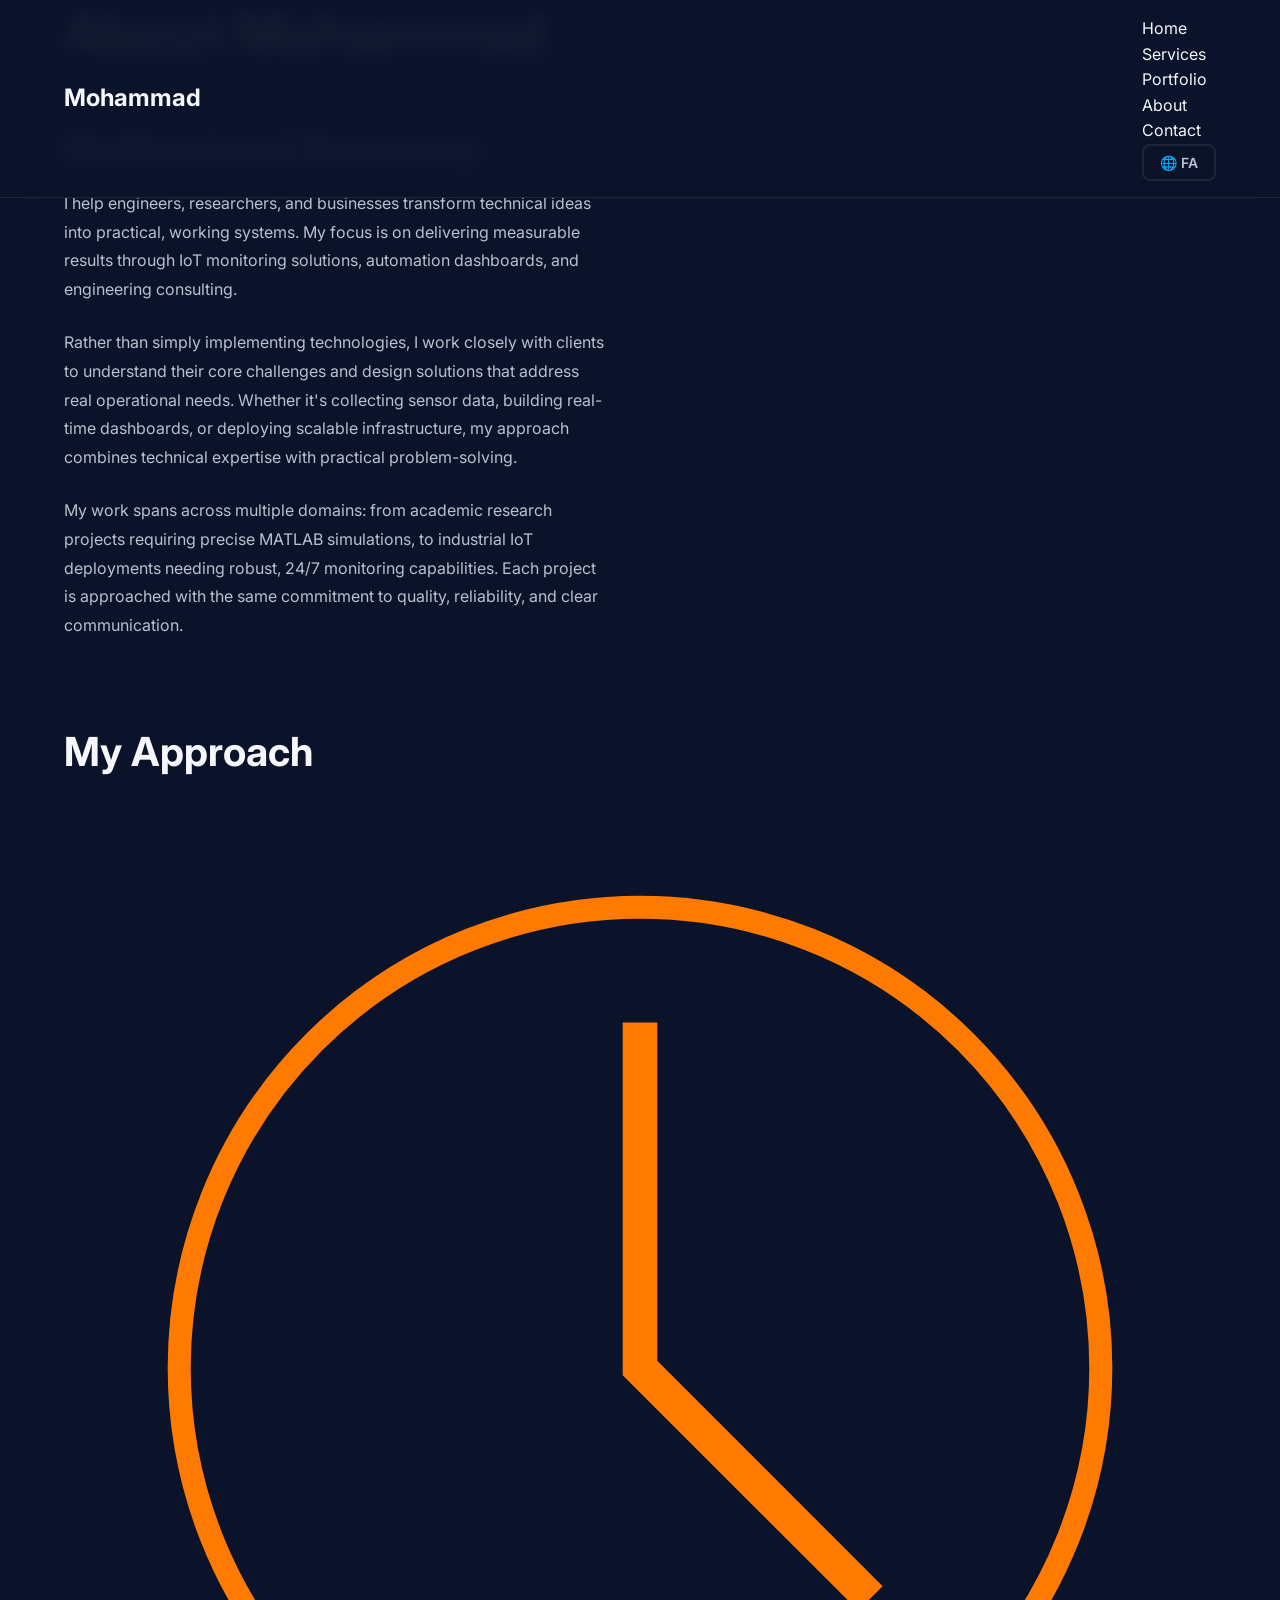
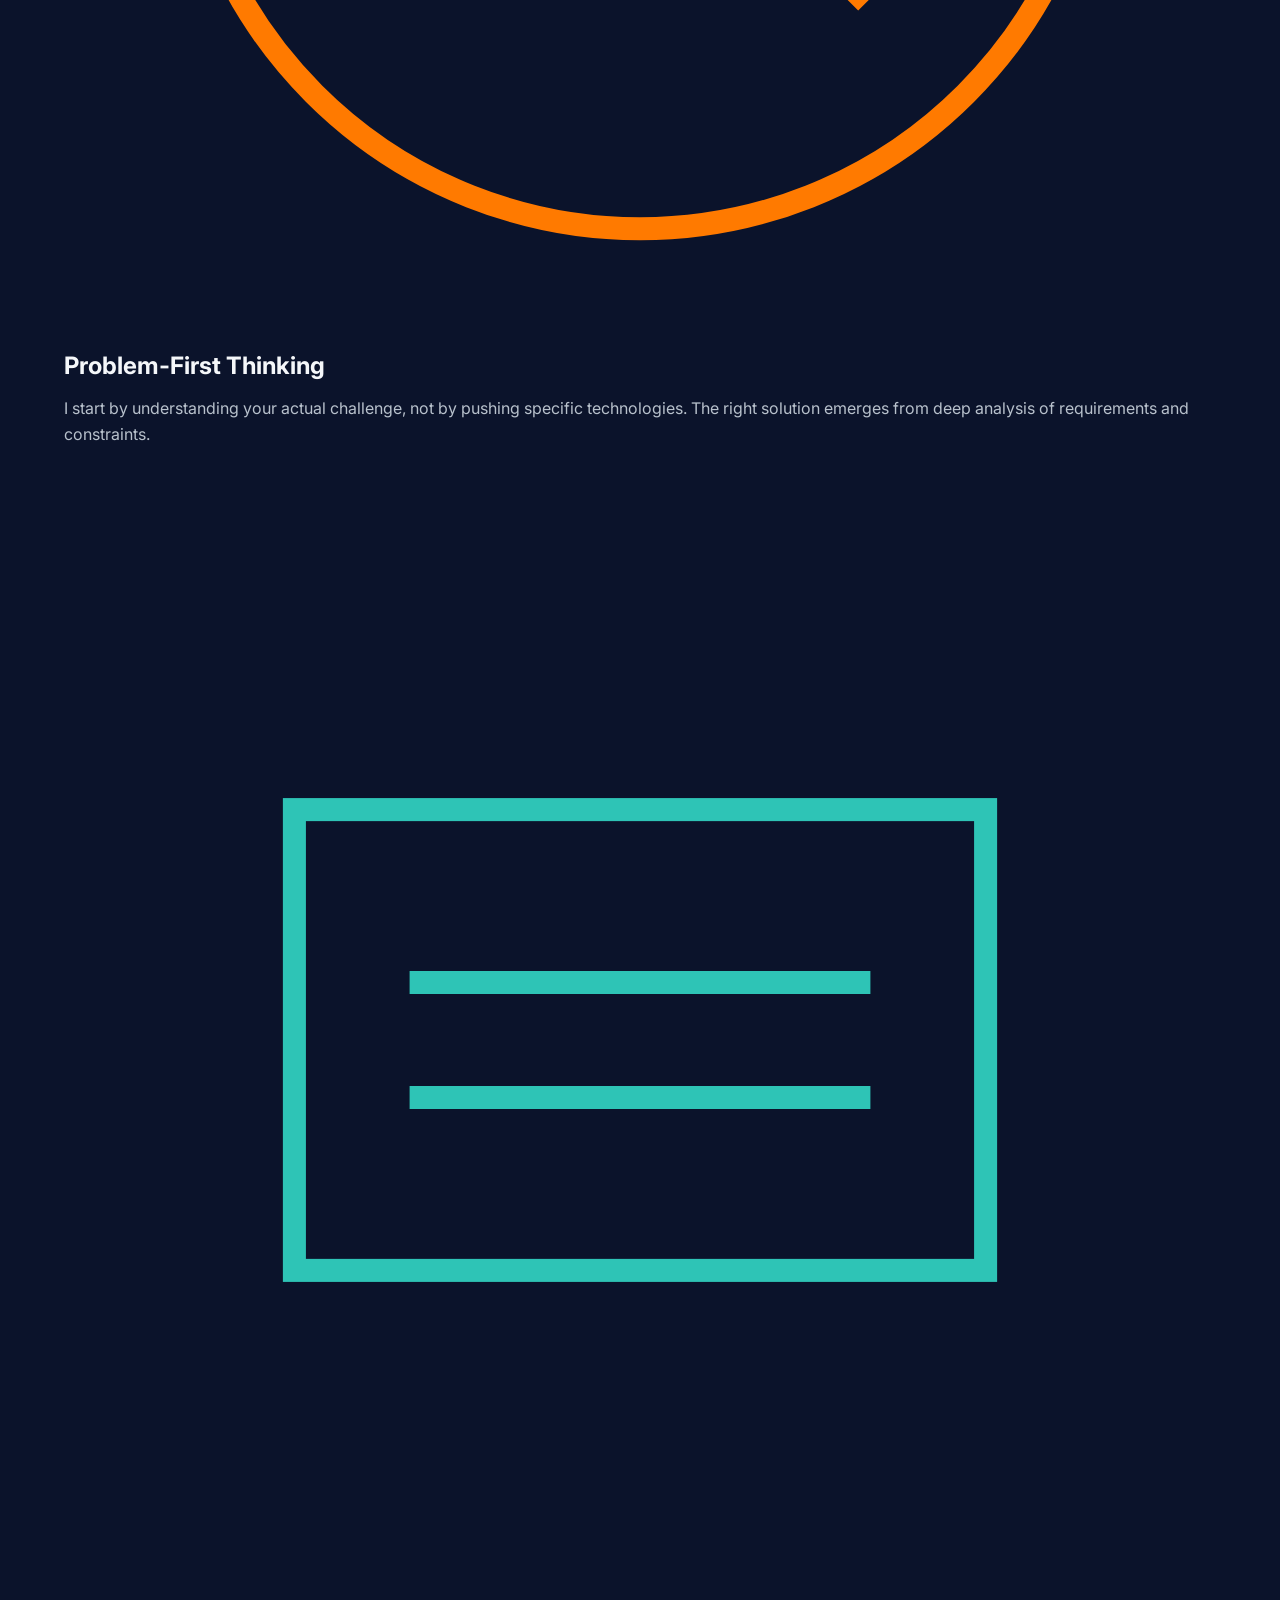
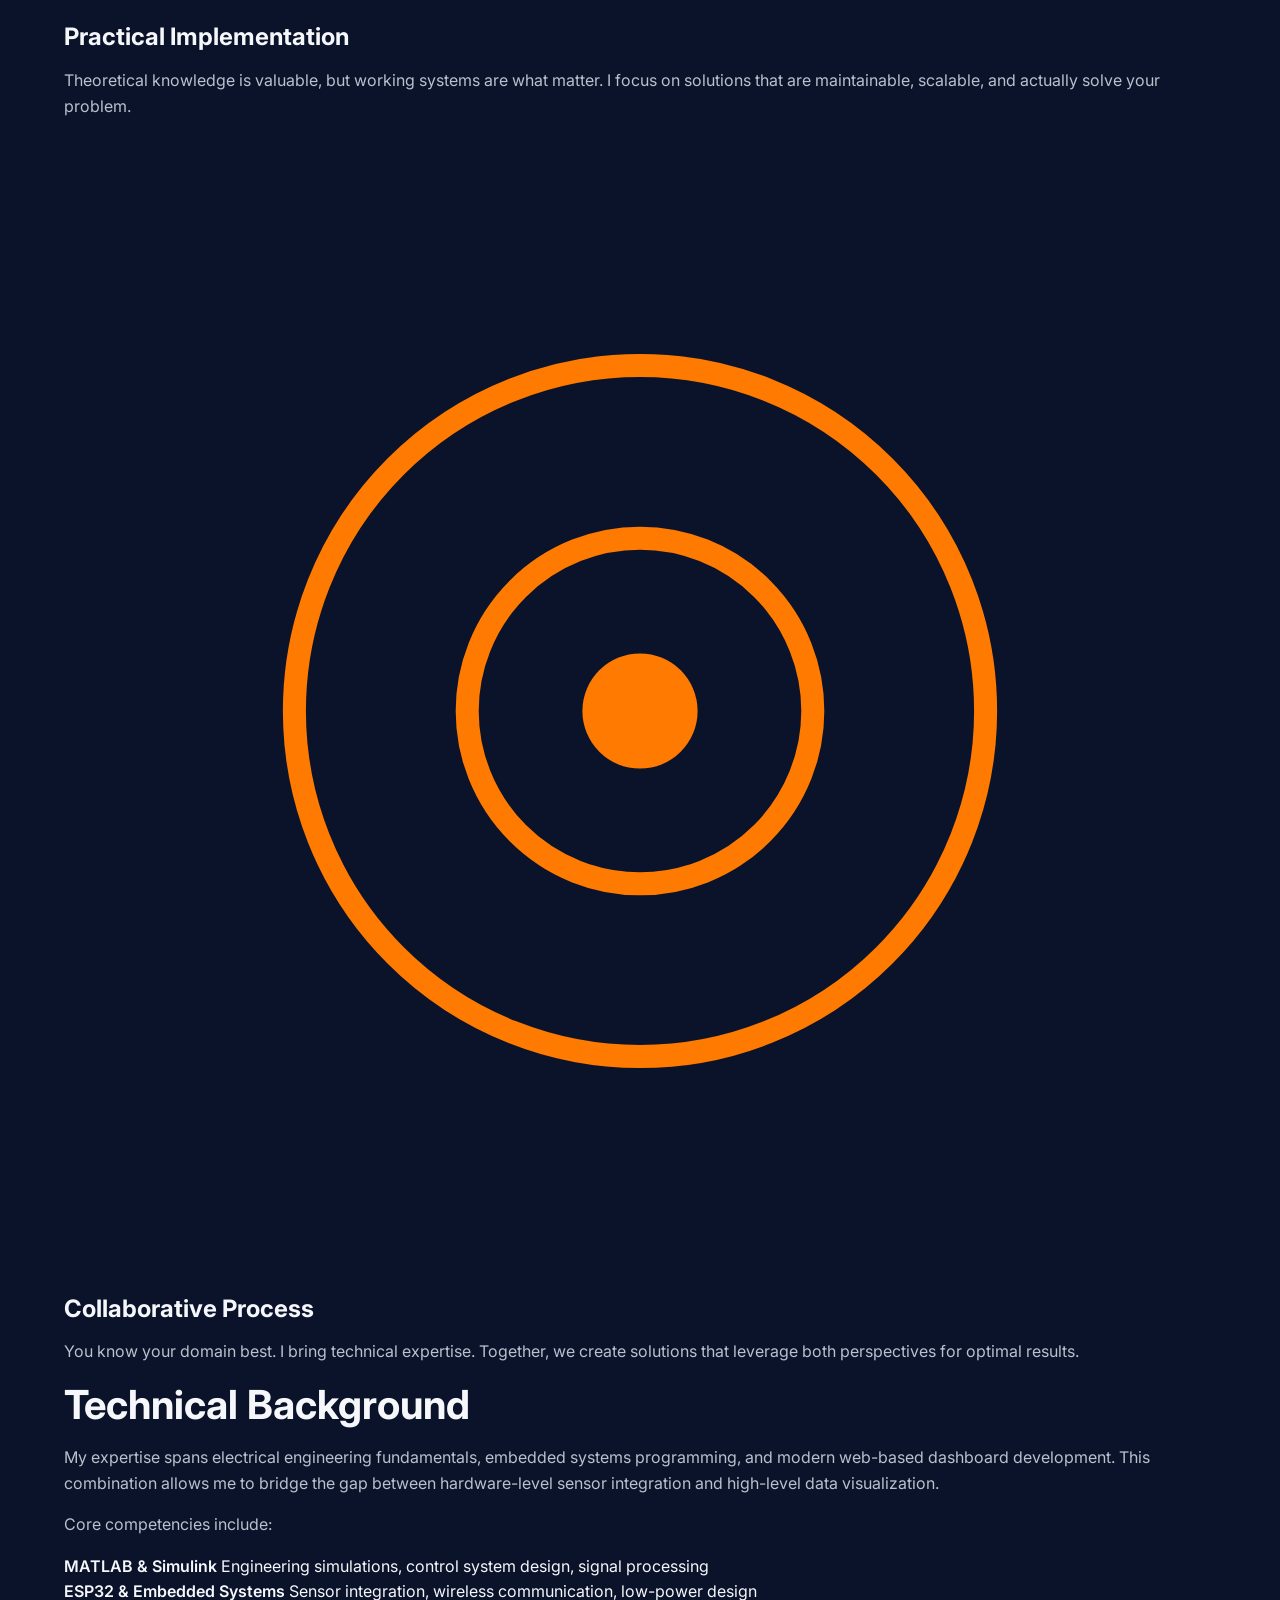
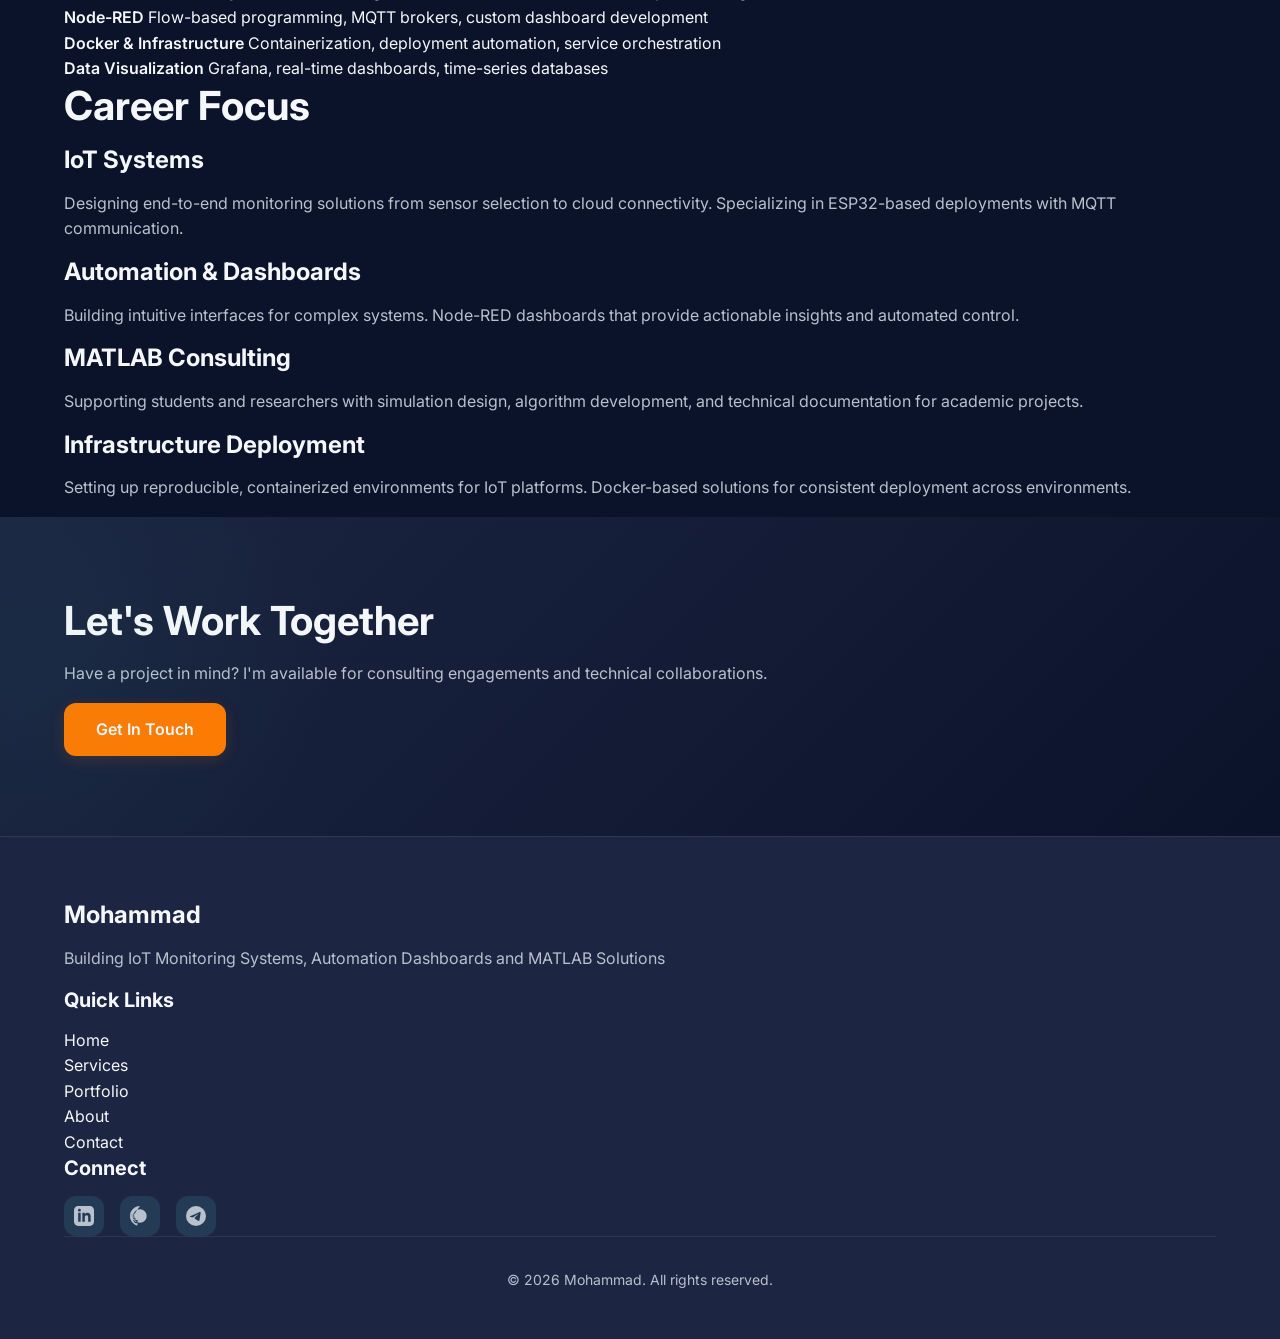
==== commit f30d548e: "Update about.html" ====
--- a/pages/about.html
+++ b/pages/about.html
@@ -33,10 +33,10 @@
             
             <ul class="nav-links">
                 <li><a href="../index.html" data-i18n="nav.home">Home</a></li>
-                <li><a href="services.html" data-i18n="nav.services">Services</a></li>
-                <li><a href="portfolio.html" data-i18n="nav.portfolio">Portfolio</a></li>
-                <li><a href="about.html" class="active" data-i18n="nav.about">About</a></li>
-                <li><a href="contact.html" data-i18n="nav.contact">Contact</a></li>
+                <li><a href="./services.html" data-i18n="nav.services">Services</a></li>
+                <li><a href="./portfolio.html" data-i18n="nav.portfolio">Portfolio</a></li>
+                <li><a href="./about.html" class="active" data-i18n="nav.about">About</a></li>
+                <li><a href="./contact.html" data-i18n="nav.contact">Contact</a></li>
                 <li>
                     <button class="lang-switch" id="langSwitch" aria-label="Switch language">
                         <span class="lang-icon">🌐</span>
@@ -177,7 +177,7 @@
         <div class="container">
             <h2 data-i18n="about.cta.title">Let's Work Together</h2>
             <p data-i18n="about.cta.text">Have a project in mind? I'm available for consulting engagements and technical collaborations.</p>
-            <a href="contact.html" class="btn btn-primary" data-i18n="about.cta.button">Get In Touch</a>
+            <a href="./contact.html" class="btn btn-primary" data-i18n="about.cta.button">Get In Touch</a>
         </div>
     </section>
 
@@ -193,10 +193,10 @@
                     <h4 data-i18n="footer.quickLinks">Quick Links</h4>
                     <ul>
                         <li><a href="../index.html" data-i18n="nav.home">Home</a></li>
-                        <li><a href="services.html" data-i18n="nav.services">Services</a></li>
-                        <li><a href="portfolio.html" data-i18n="nav.portfolio">Portfolio</a></li>
-                        <li><a href="about.html" data-i18n="nav.about">About</a></li>
-                        <li><a href="contact.html" data-i18n="nav.contact">Contact</a></li>
+                        <li><a href="./services.html" data-i18n="nav.services">Services</a></li>
+                        <li><a href="./portfolio.html" data-i18n="nav.portfolio">Portfolio</a></li>
+                        <li><a href="./about.html" data-i18n="nav.about">About</a></li>
+                        <li><a href="./contact.html" data-i18n="nav.contact">Contact</a></li>
                     </ul>
                 </div>
                 <div class="footer-section">
@@ -215,7 +215,7 @@
                 </div>
             </div>
             <div class="footer-bottom">
-                <p>&copy; 2024 Mohammad. <span data-i18n="footer.rights">All rights reserved.</span></p>
+                <p>&copy; 2026 Mohammad. <span data-i18n="footer.rights">All rights reserved.</span></p>
             </div>
         </div>
     </footer>
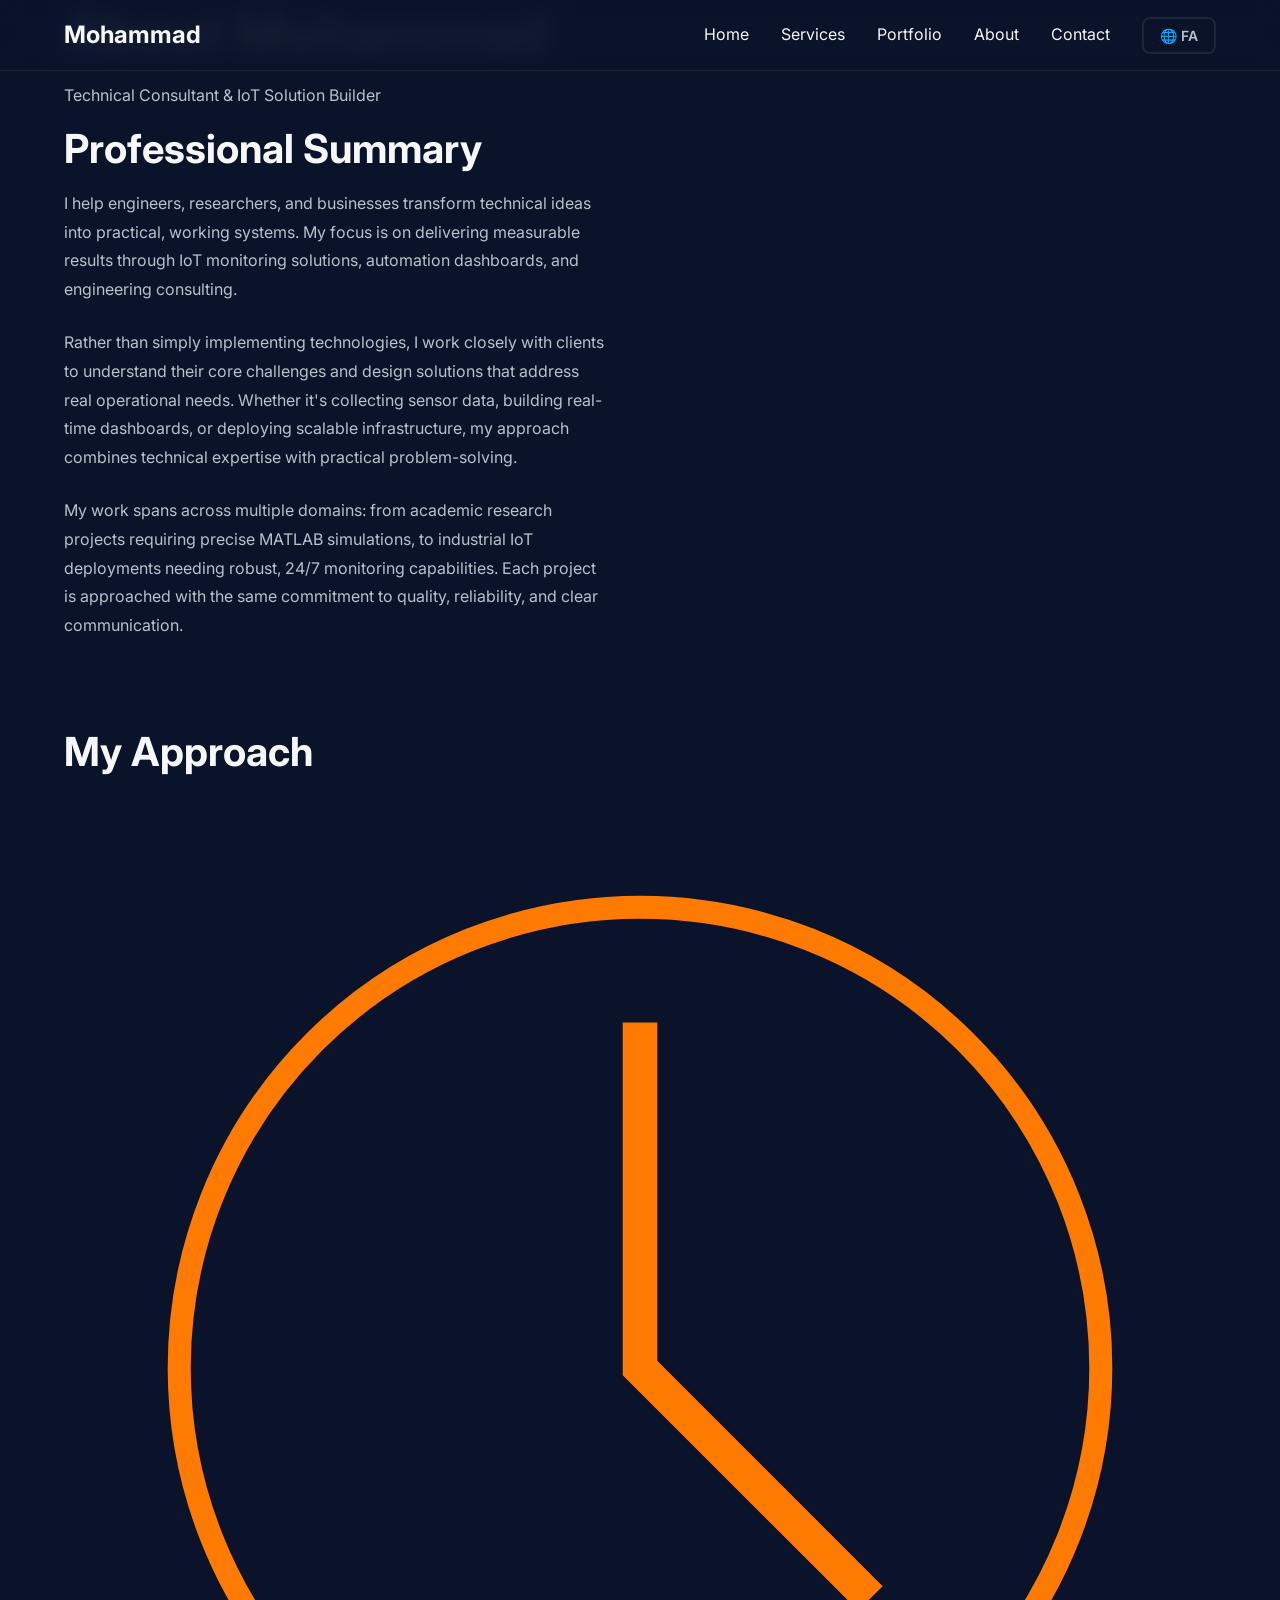
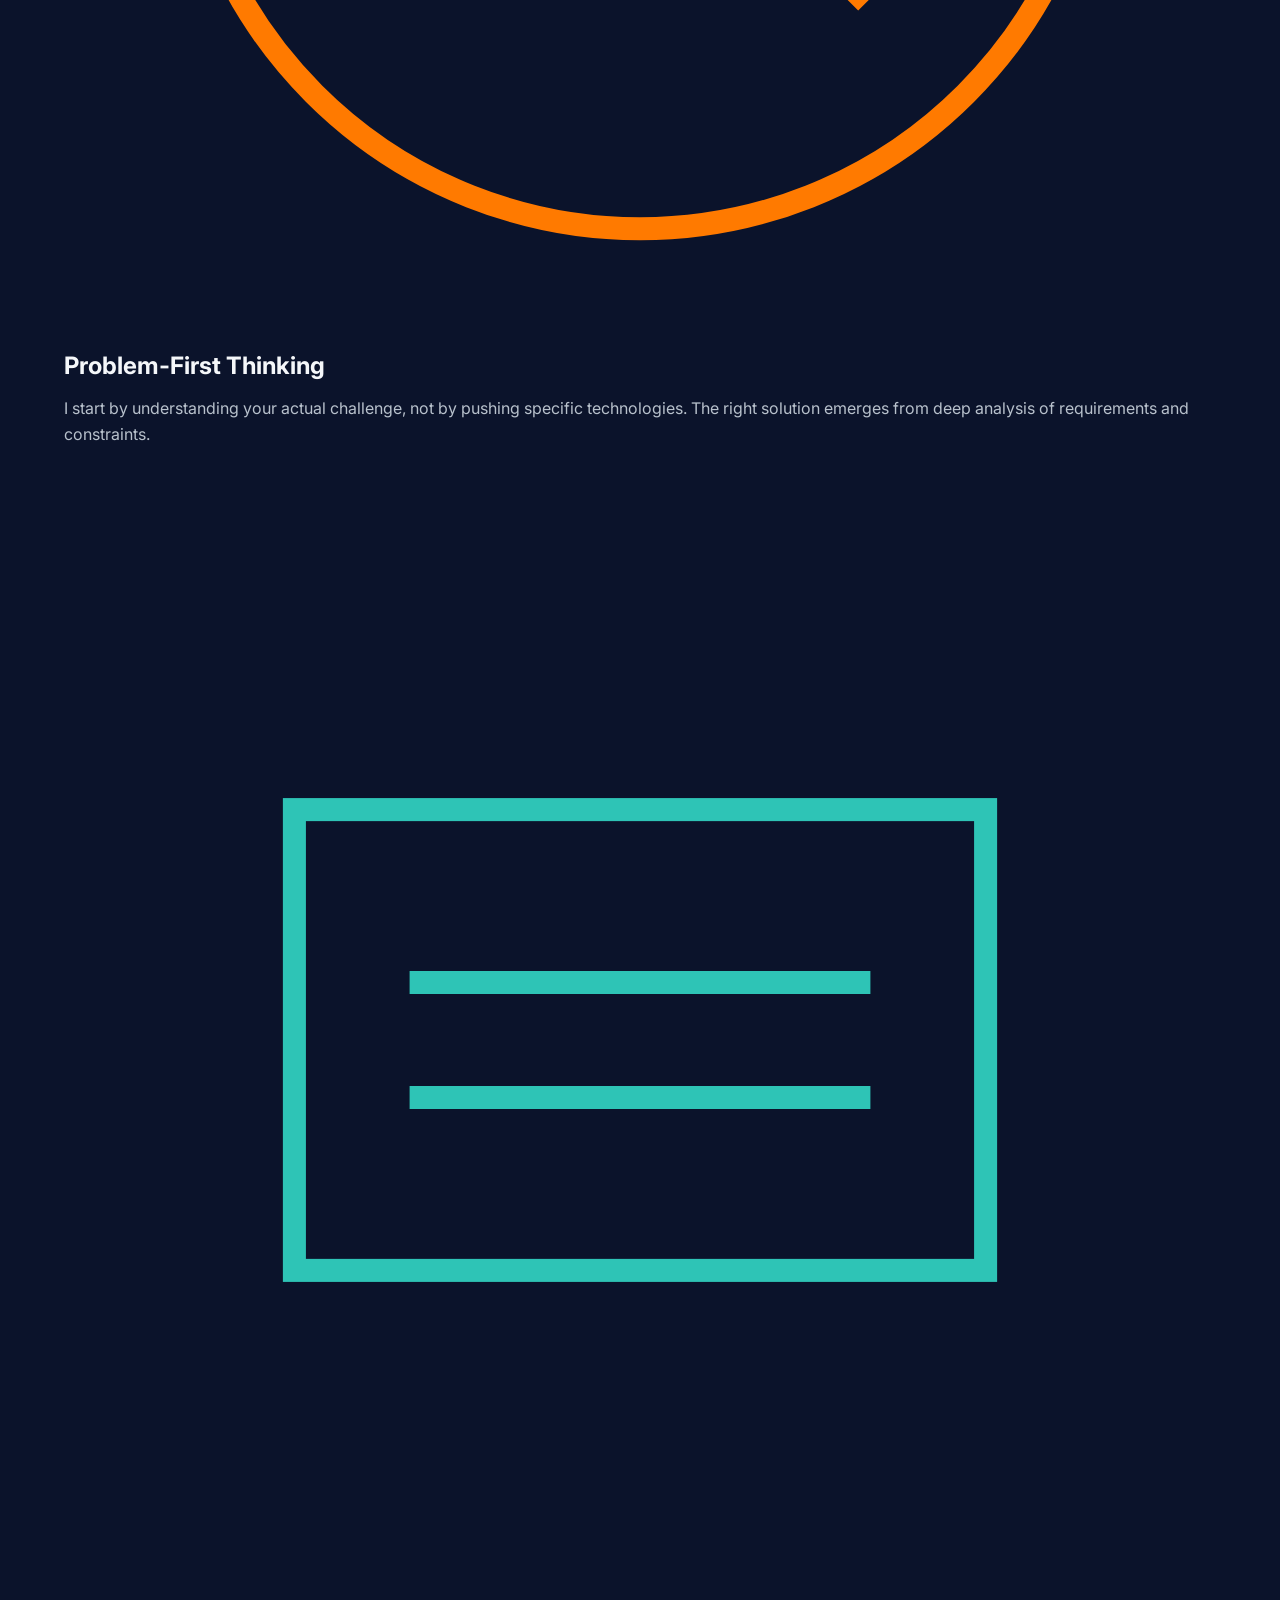
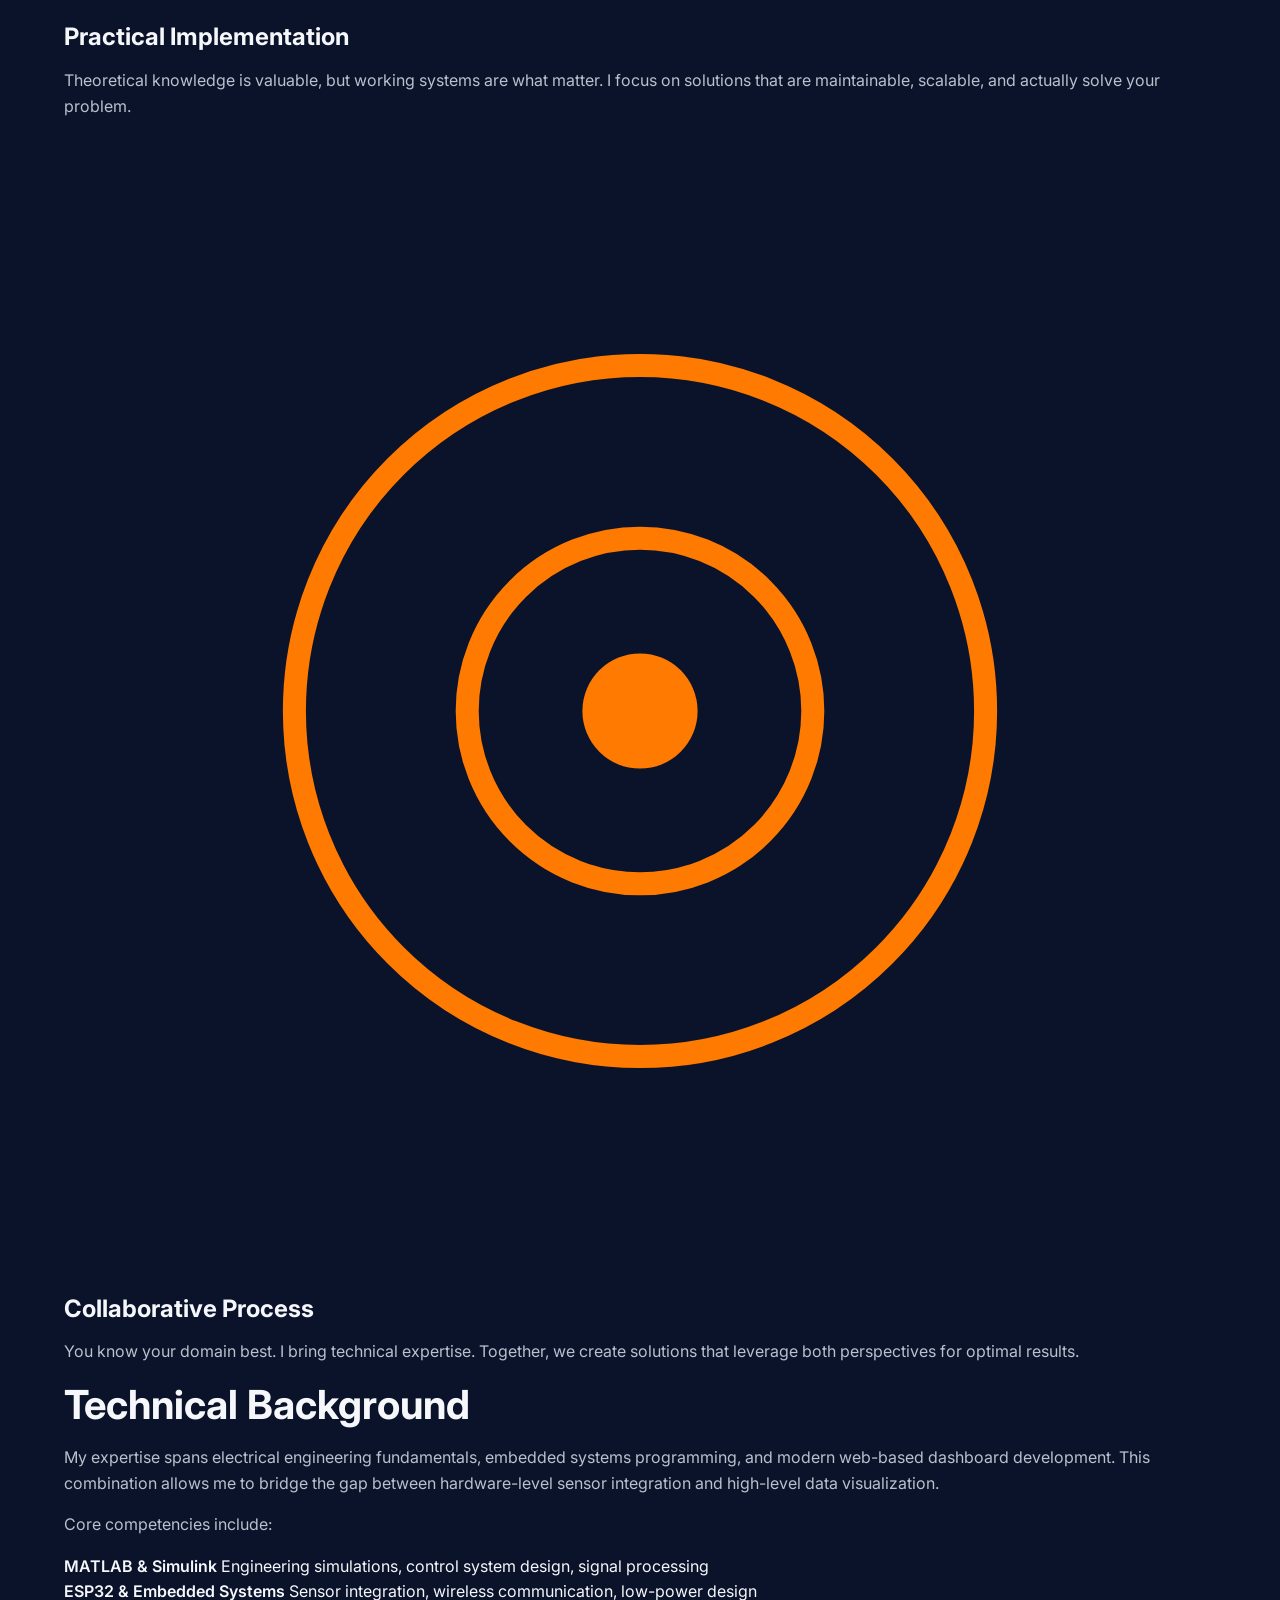
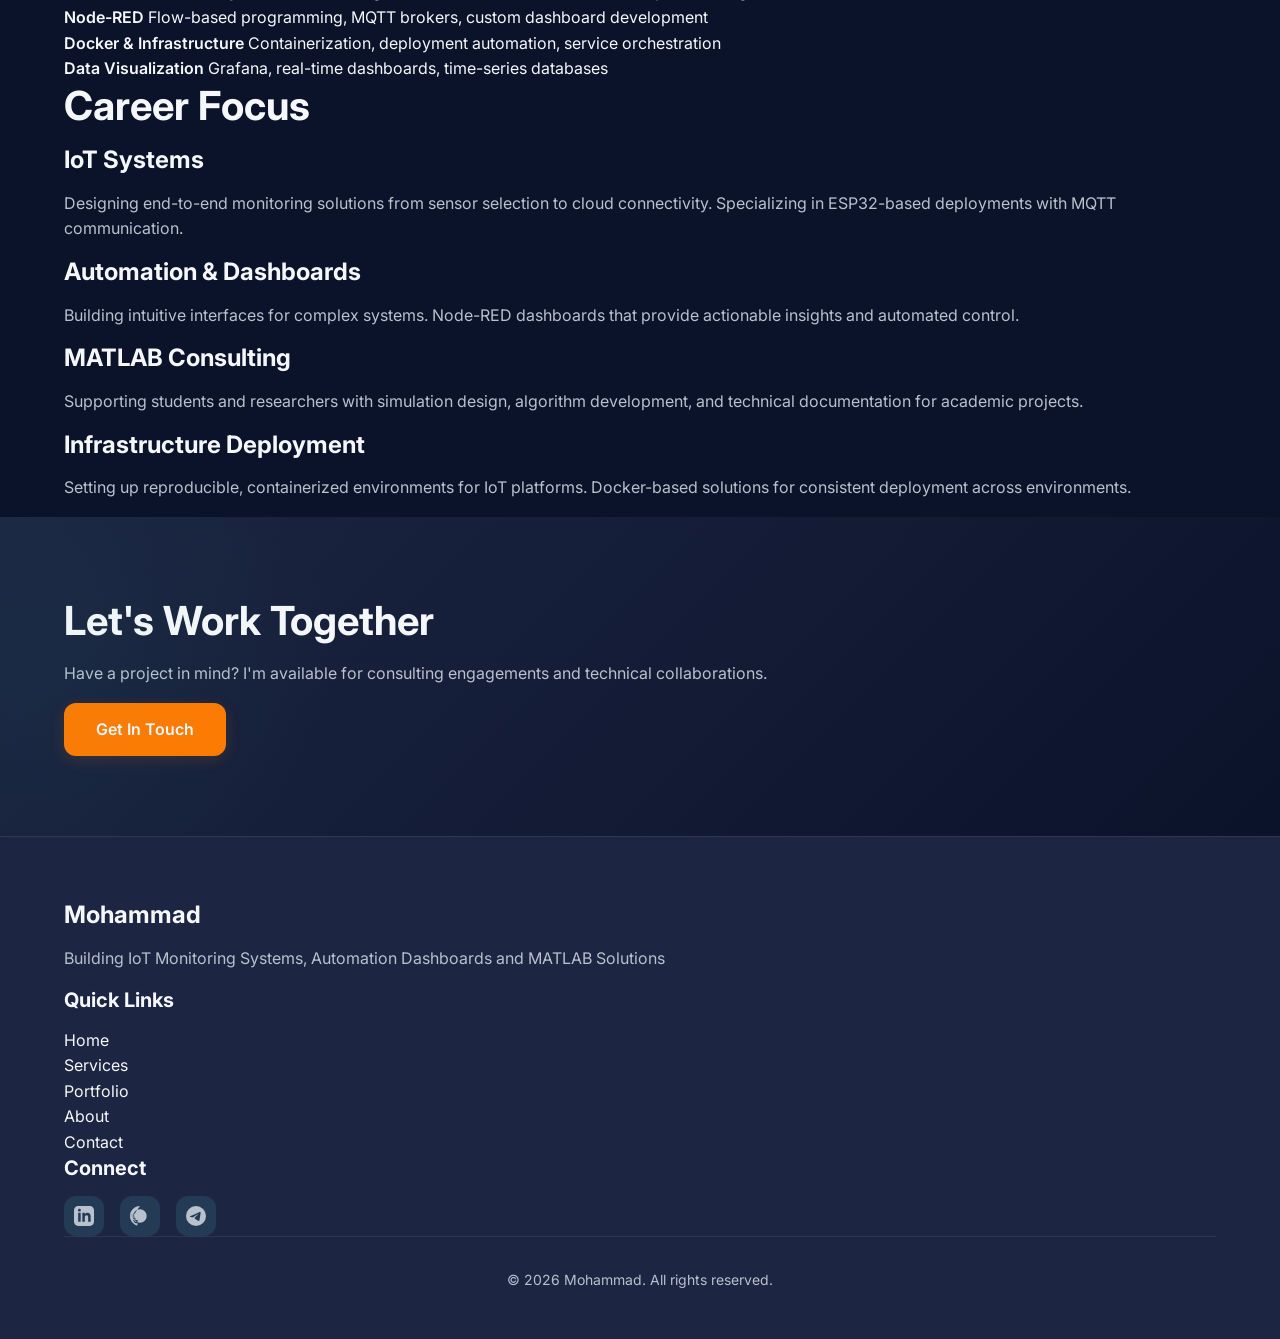
==== commit 6e6e1494: "Update about.html" ====
--- a/pages/about.html
+++ b/pages/about.html
@@ -21,17 +21,17 @@
 </head>
 <body>
     <!-- Navigation -->
-    <nav class="navbar">
+    <nav id="navbar" class="navbar">
         <div class="container nav-container">
             <a href="../index.html" class="logo">Mohammad</a>
             
-            <button class="mobile-menu-btn" aria-label="Toggle menu">
+            <button id="navToggle" class="nav-toggle" aria-label="Toggle navigation">
                 <span></span>
                 <span></span>
                 <span></span>
             </button>
             
-            <ul class="nav-links">
+            <ul class="nav-menu">
                 <li><a href="../index.html" data-i18n="nav.home">Home</a></li>
                 <li><a href="./services.html" data-i18n="nav.services">Services</a></li>
                 <li><a href="./portfolio.html" data-i18n="nav.portfolio">Portfolio</a></li>
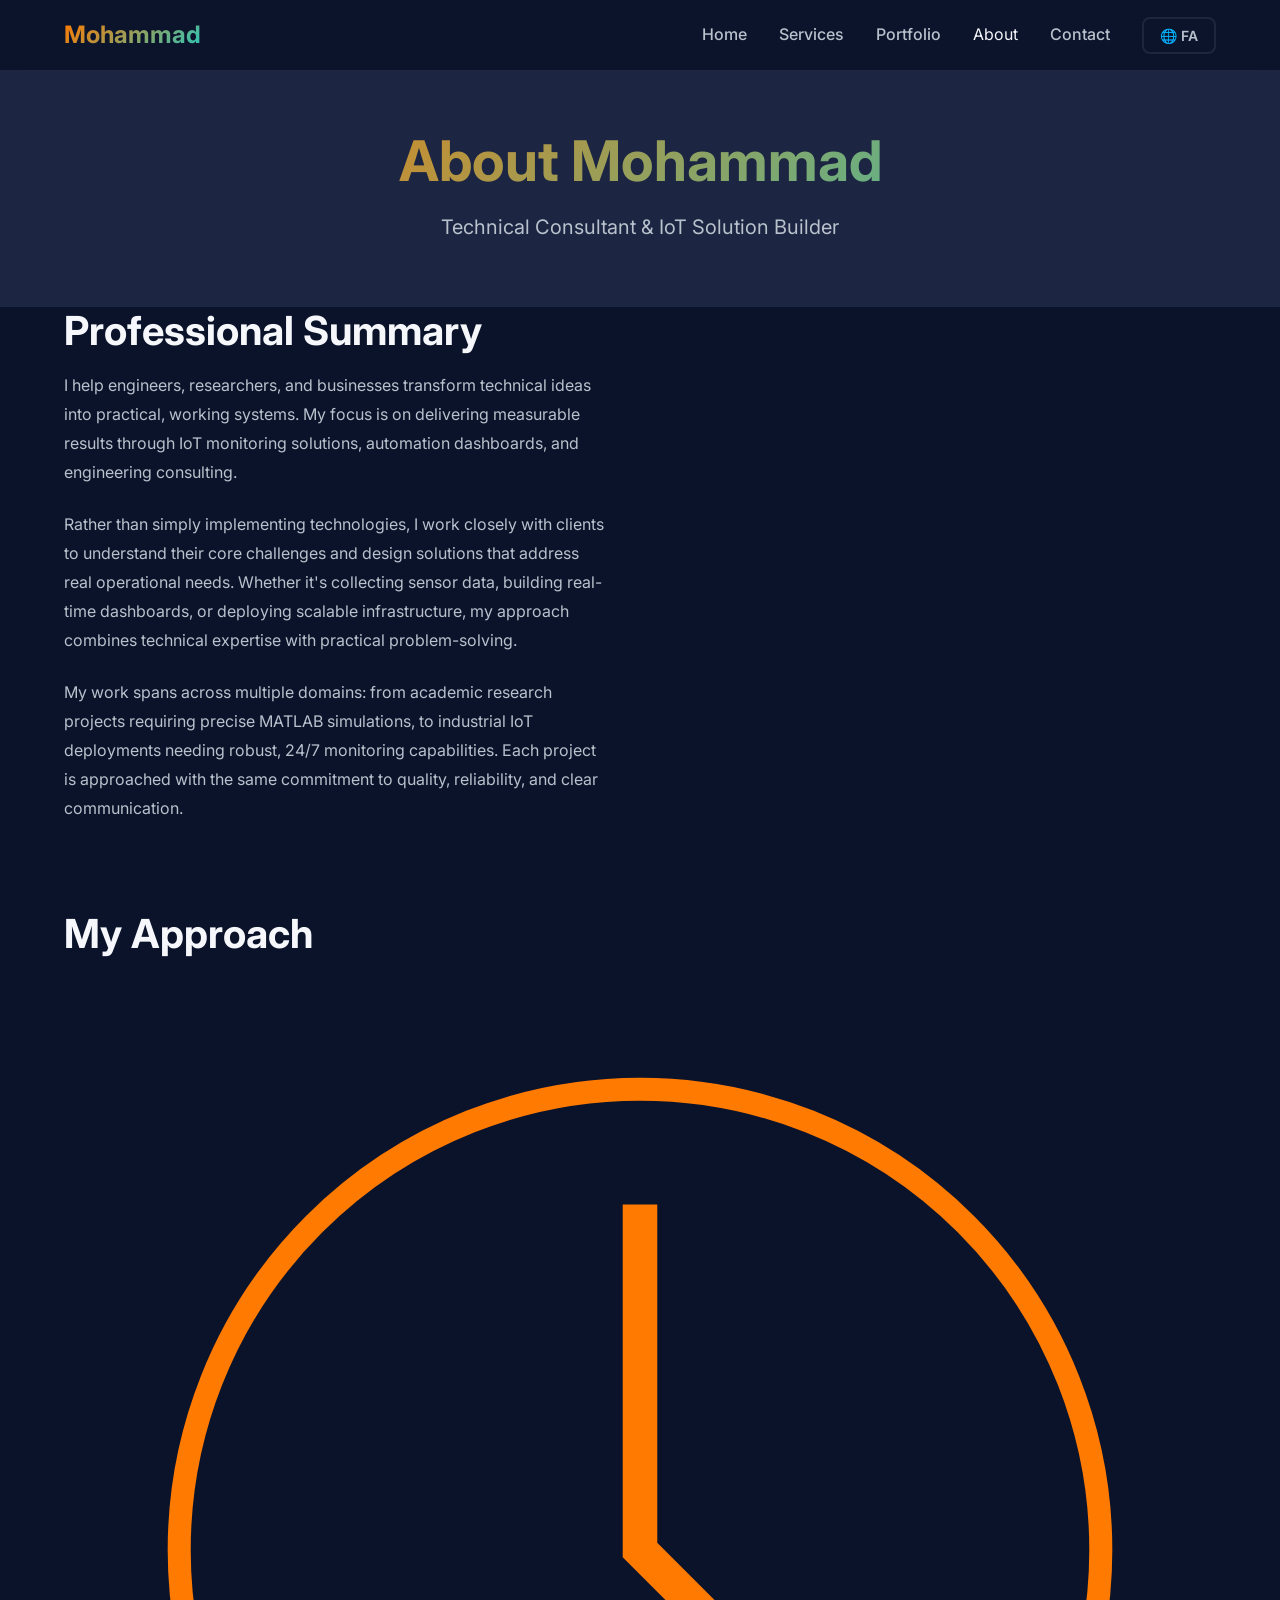
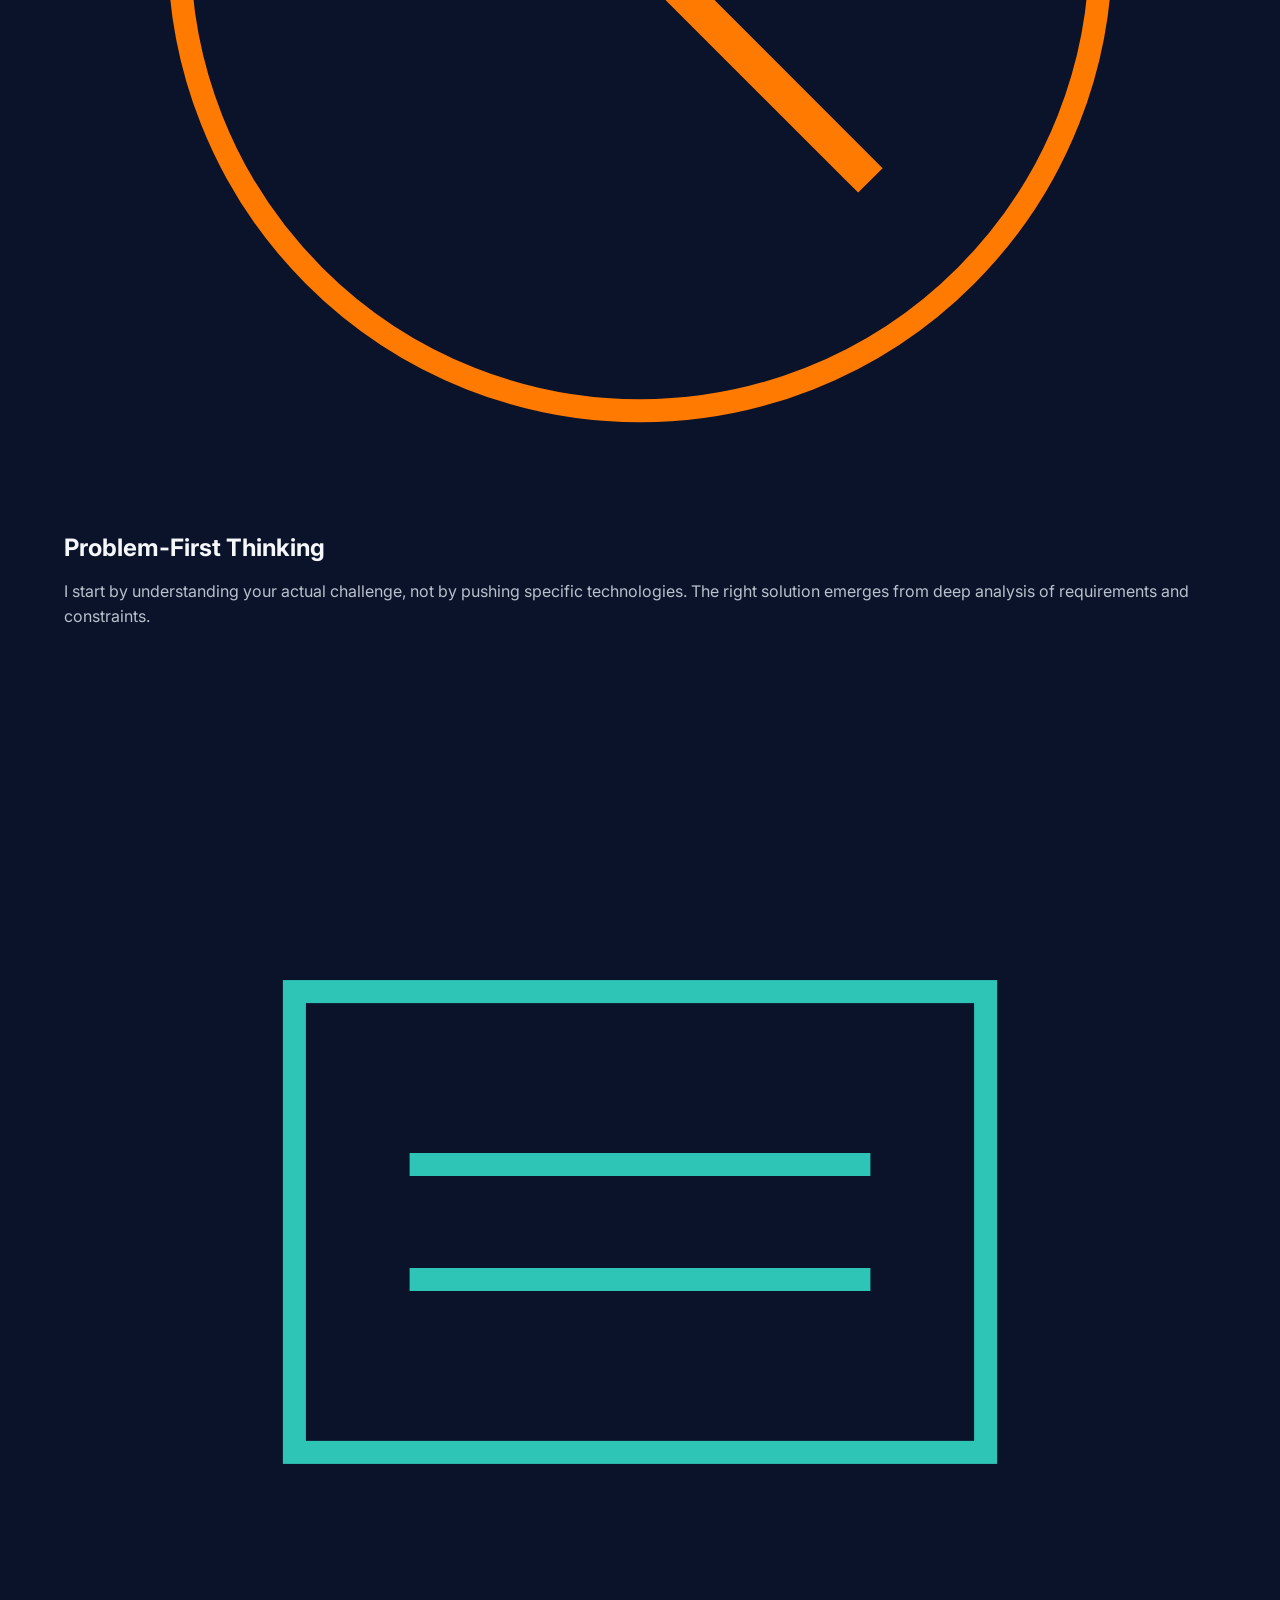
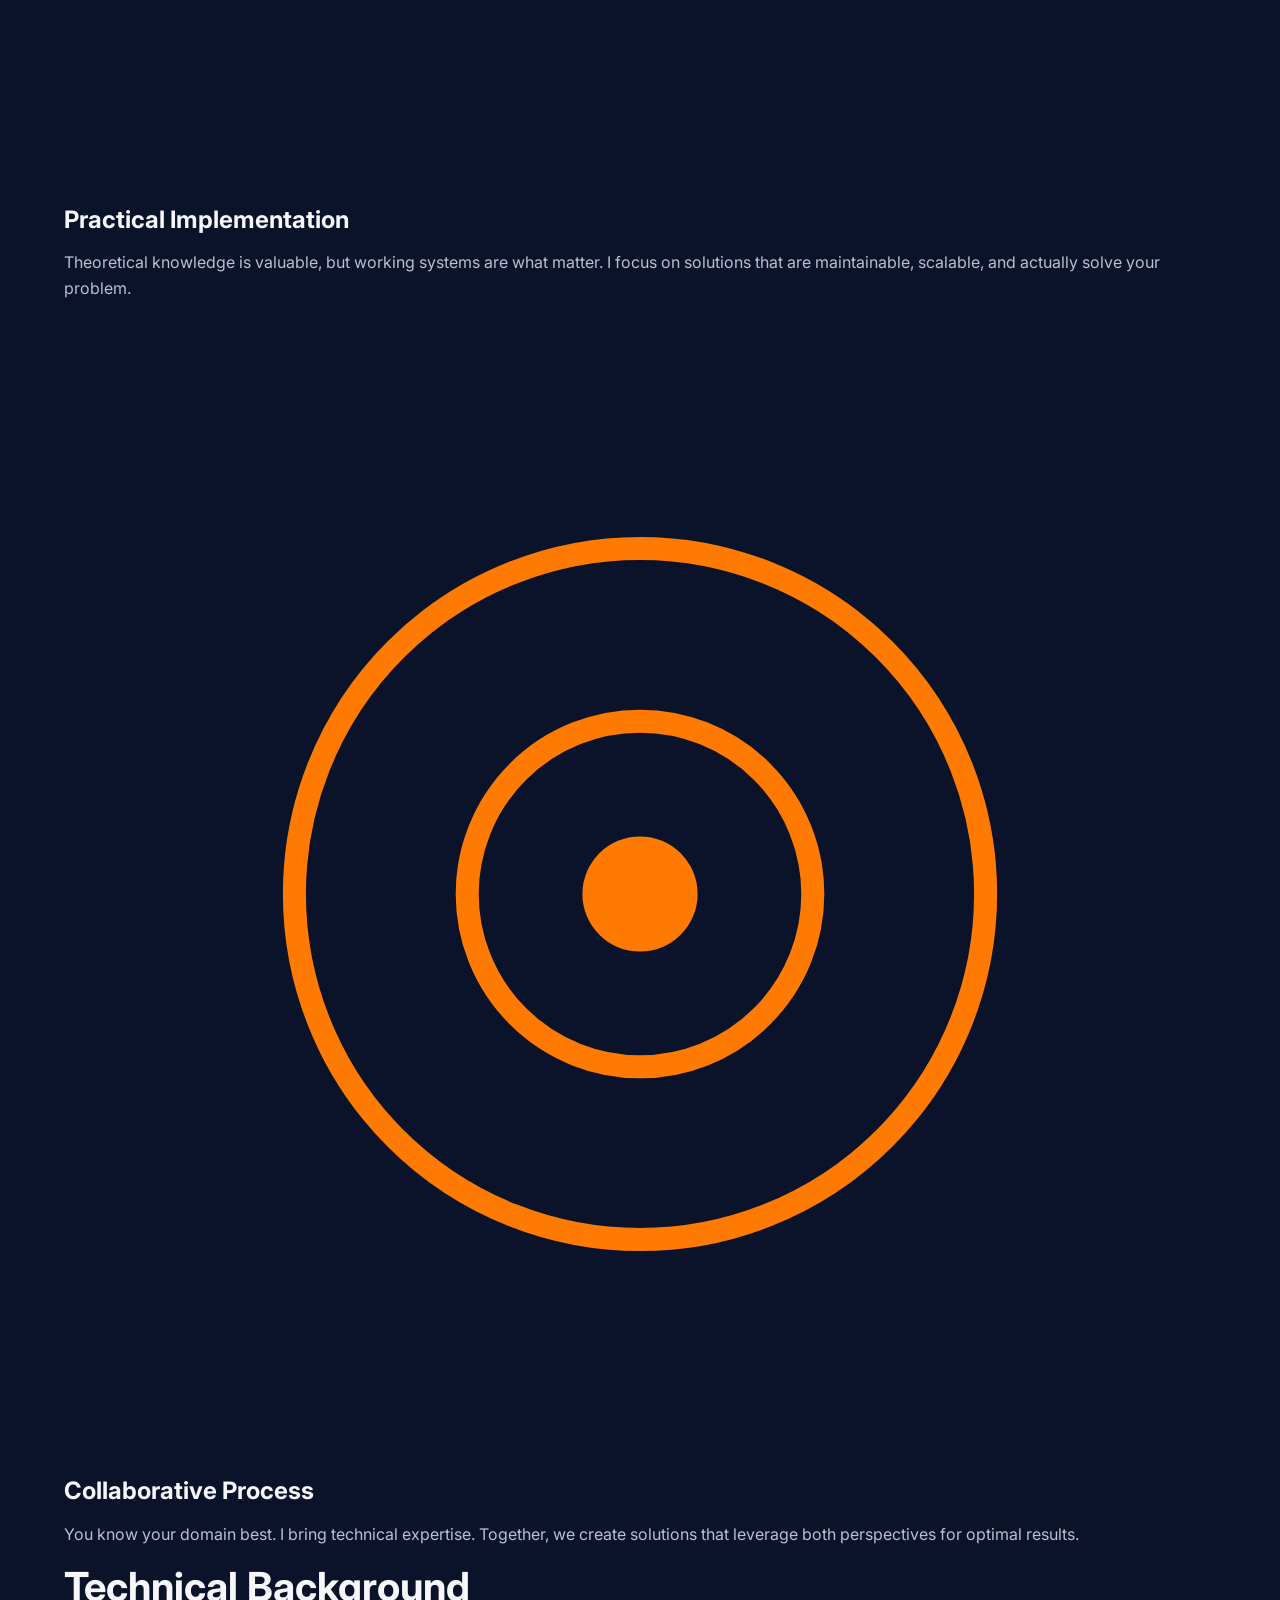
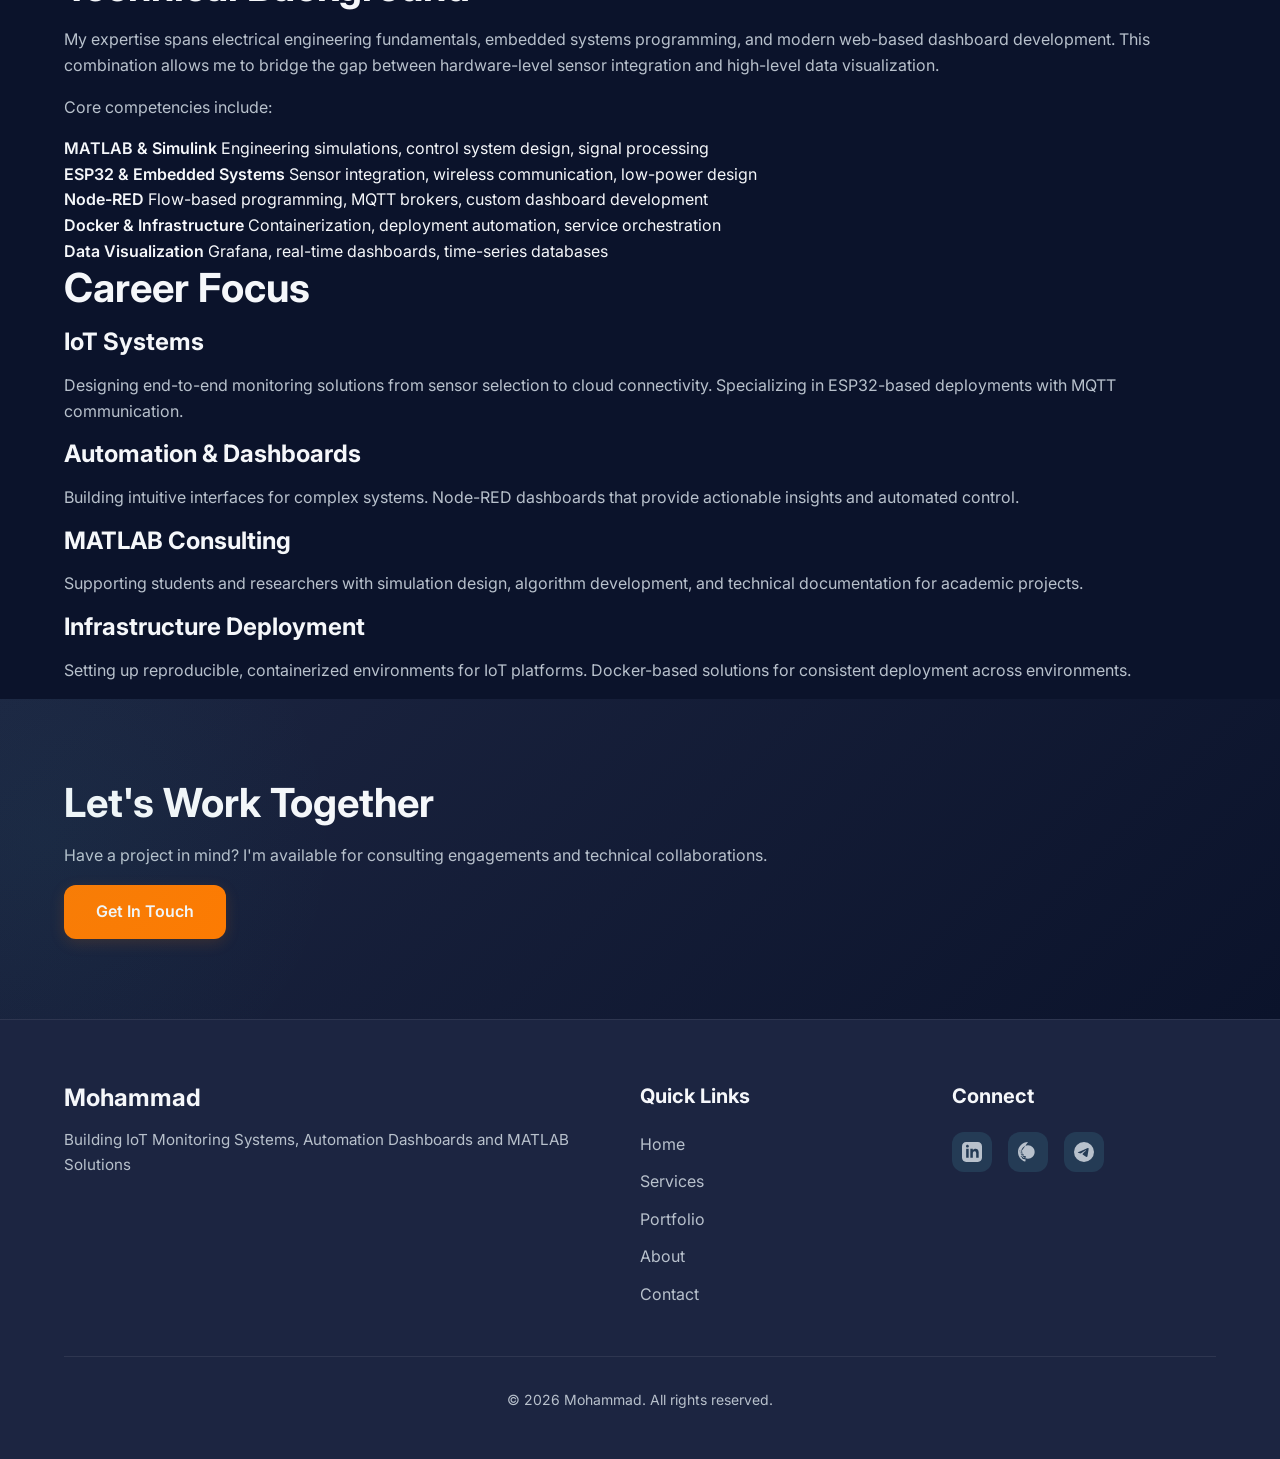
==== commit 9222a6d1: "Update about.html" ====
--- a/pages/about.html
+++ b/pages/about.html
@@ -23,7 +23,7 @@
     <!-- Navigation -->
     <nav id="navbar" class="navbar">
         <div class="container nav-container">
-            <a href="../index.html" class="logo">Mohammad</a>
+            <a href="../index.html" class="logo"><span class="logo-text">Mohammad</span></a>
             
             <button id="navToggle" class="nav-toggle" aria-label="Toggle navigation">
                 <span></span>
@@ -31,16 +31,16 @@
                 <span></span>
             </button>
             
-            <ul class="nav-menu">
-                <li><a href="../index.html" data-i18n="nav.home">Home</a></li>
-                <li><a href="./services.html" data-i18n="nav.services">Services</a></li>
-                <li><a href="./portfolio.html" data-i18n="nav.portfolio">Portfolio</a></li>
-                <li><a href="./about.html" class="active" data-i18n="nav.about">About</a></li>
-                <li><a href="./contact.html" data-i18n="nav.contact">Contact</a></li>
+            <ul class="nav-menu" id="navMenu">
+                <li><a href="../index.html" data-i18n="nav.home" class="nav-link" >Home</a></li>
+                <li><a href="./services.html" data-i18n="nav.services" class="nav-link">Services</a></li>
+                <li><a href="./portfolio.html" data-i18n="nav.portfolio" class="nav-link">Portfolio</a></li>
+                <li><a href="./about.html" class="active" data-i18n="nav.about" class="nav-link active">About</a></li>
+                <li><a href="./contact.html" data-i18n="nav.contact" class="nav-link">Contact</a></li>
                 <li>
                     <button class="lang-switch" id="langSwitch" aria-label="Switch language">
                         <span class="lang-icon">🌐</span>
-                        <span class="lang-text">FA</span>
+                        <span class="lang-current">FA</span>
                     </button>
                 </li>
             </ul>
@@ -48,7 +48,7 @@
     </nav>
 
     <!-- Hero Section -->
-    <section class="page-hero">
+    <section class="page-header">
         <div class="container">
             <h1 data-i18n="about.hero.title">About Mohammad</h1>
             <p data-i18n="about.hero.subtitle">Technical Consultant & IoT Solution Builder</p>
@@ -184,12 +184,12 @@
     <!-- Footer -->
     <footer class="footer">
         <div class="container">
-            <div class="footer-content">
-                <div class="footer-section">
+            <div class="footer-grid">
+                <div class="footer-brand">
                     <h3>Mohammad</h3>
                     <p data-i18n="footer.tagline">Building IoT Monitoring Systems, Automation Dashboards and MATLAB Solutions</p>
                 </div>
-                <div class="footer-section">
+                <div class="footer-links">
                     <h4 data-i18n="footer.quickLinks">Quick Links</h4>
                     <ul>
                         <li><a href="../index.html" data-i18n="nav.home">Home</a></li>
@@ -199,7 +199,7 @@
                         <li><a href="./contact.html" data-i18n="nav.contact">Contact</a></li>
                     </ul>
                 </div>
-                <div class="footer-section">
+                <div class="footer-social">
                     <h4 data-i18n="footer.connect">Connect</h4>
                     <div class="social-links">
                         <a href="https://linkedin.com/in/yourprofile" target="_blank" rel="noopener" aria-label="LinkedIn">
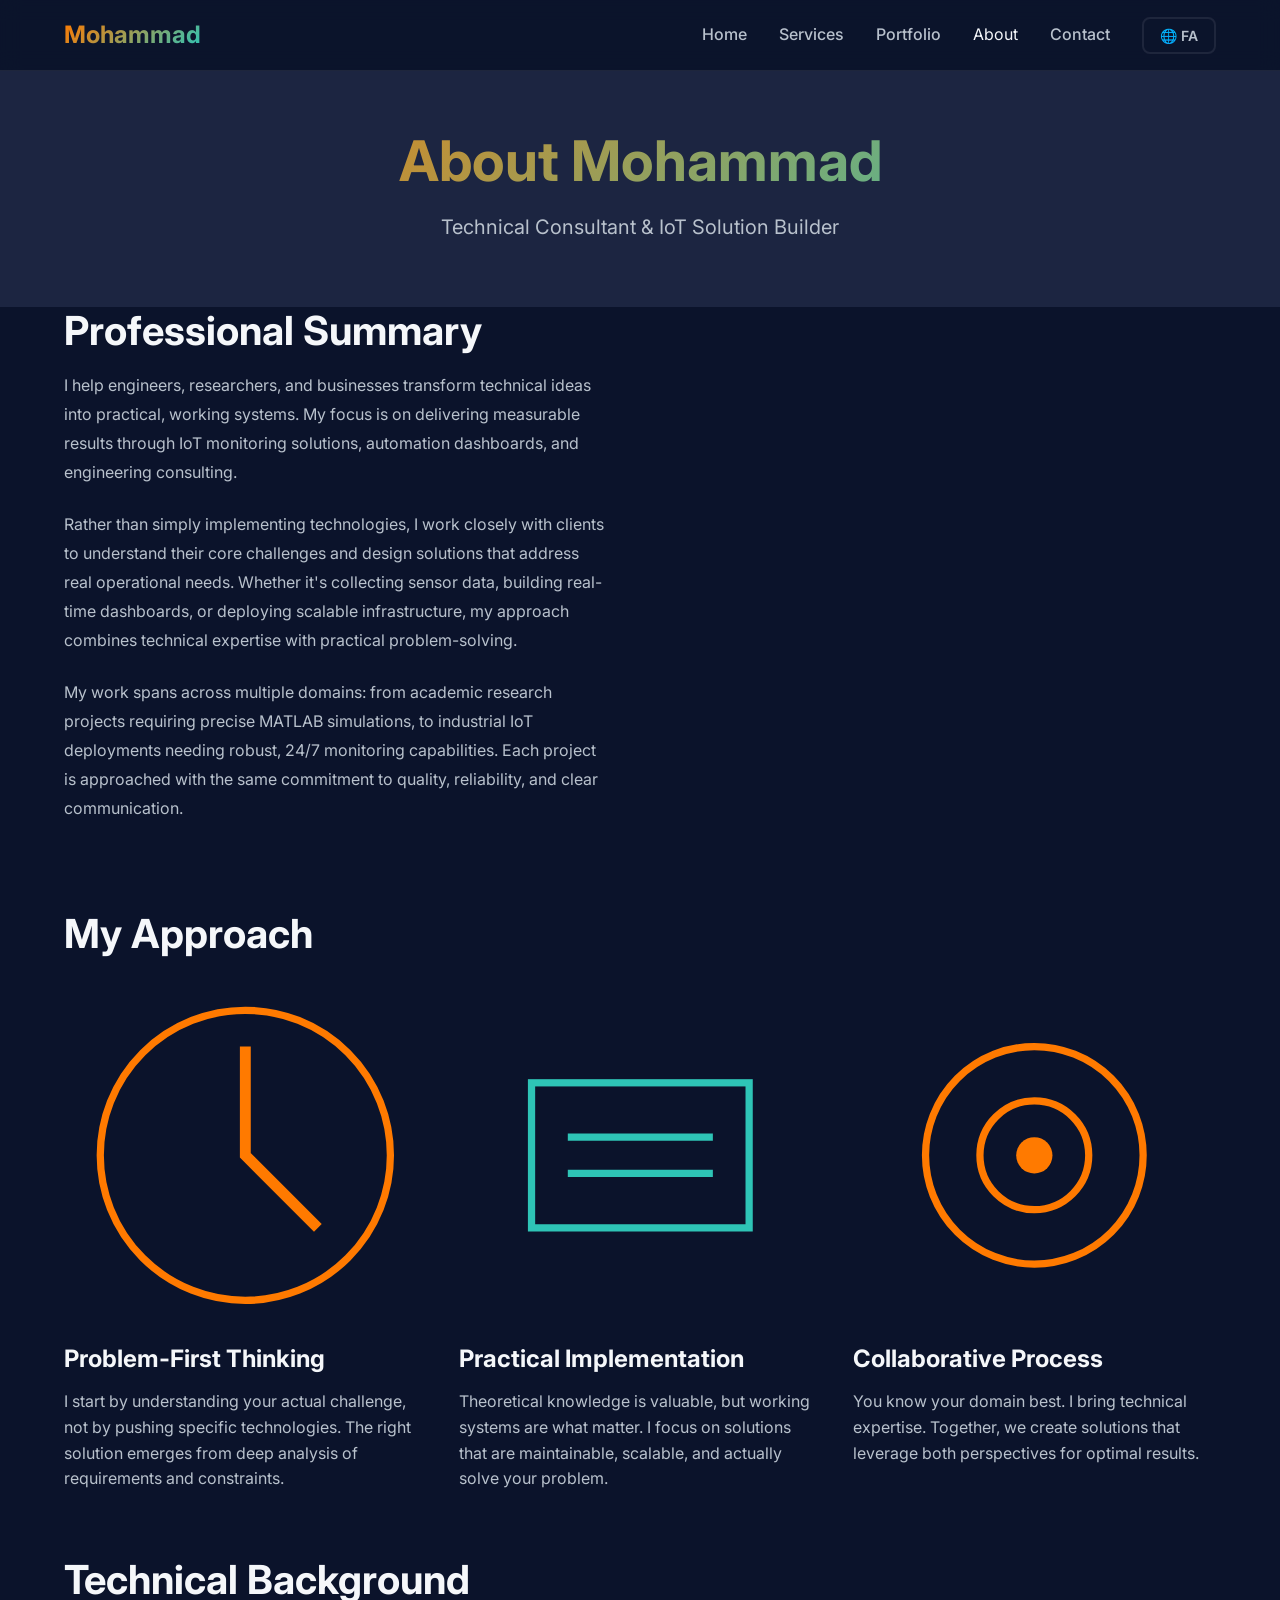
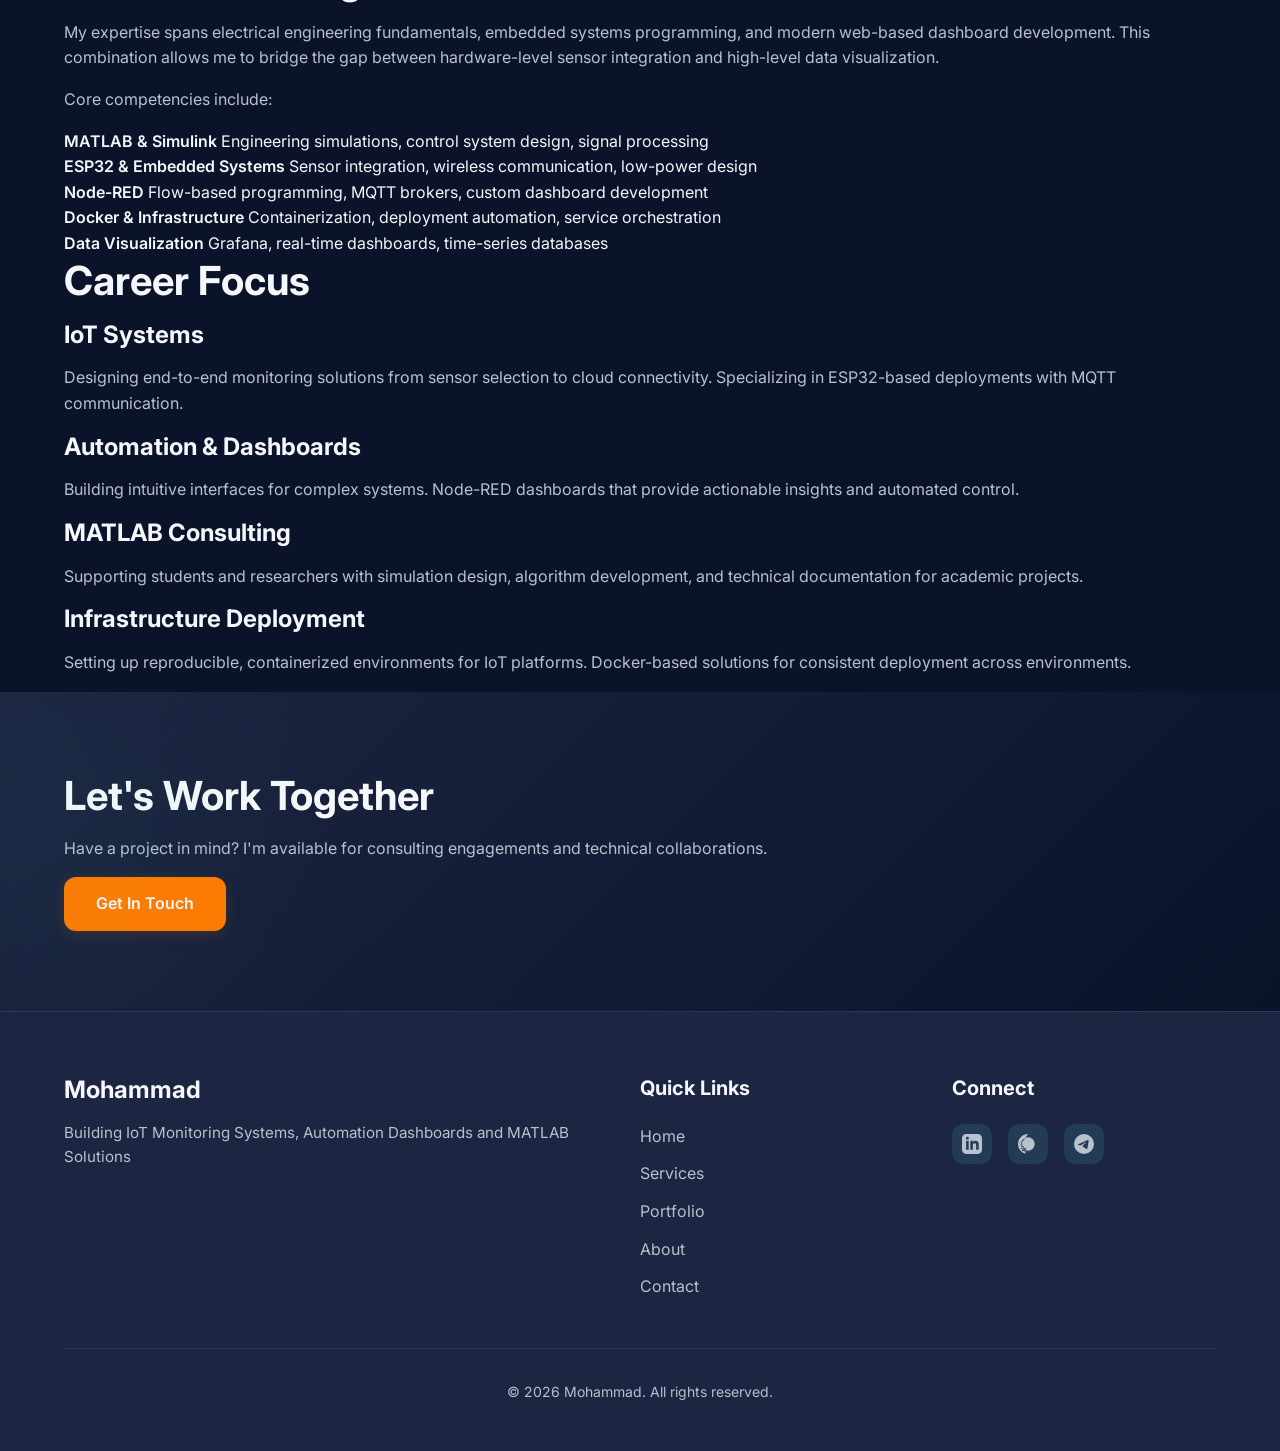
==== commit 4a9faca4: "Update about.html" ====
--- a/pages/about.html
+++ b/pages/about.html
@@ -73,9 +73,9 @@
     <section class="approach-section">
         <div class="container">
             <h2 data-i18n="about.approach.title">My Approach</h2>
-            <div class="approach-grid">
-                <div class="approach-card">
-                    <div class="approach-icon">
+            <div class="portfolio-grid">
+                <div class="project-card">
+                    <div class="project-image">
                         <svg viewBox="0 0 100 100" class="tech-icon">
                             <circle cx="50" cy="50" r="40" stroke="#FF7A00" stroke-width="2" fill="none"/>
                             <path d="M50 20 L50 50 L70 70" stroke="#FF7A00" stroke-width="3" fill="none"/>
